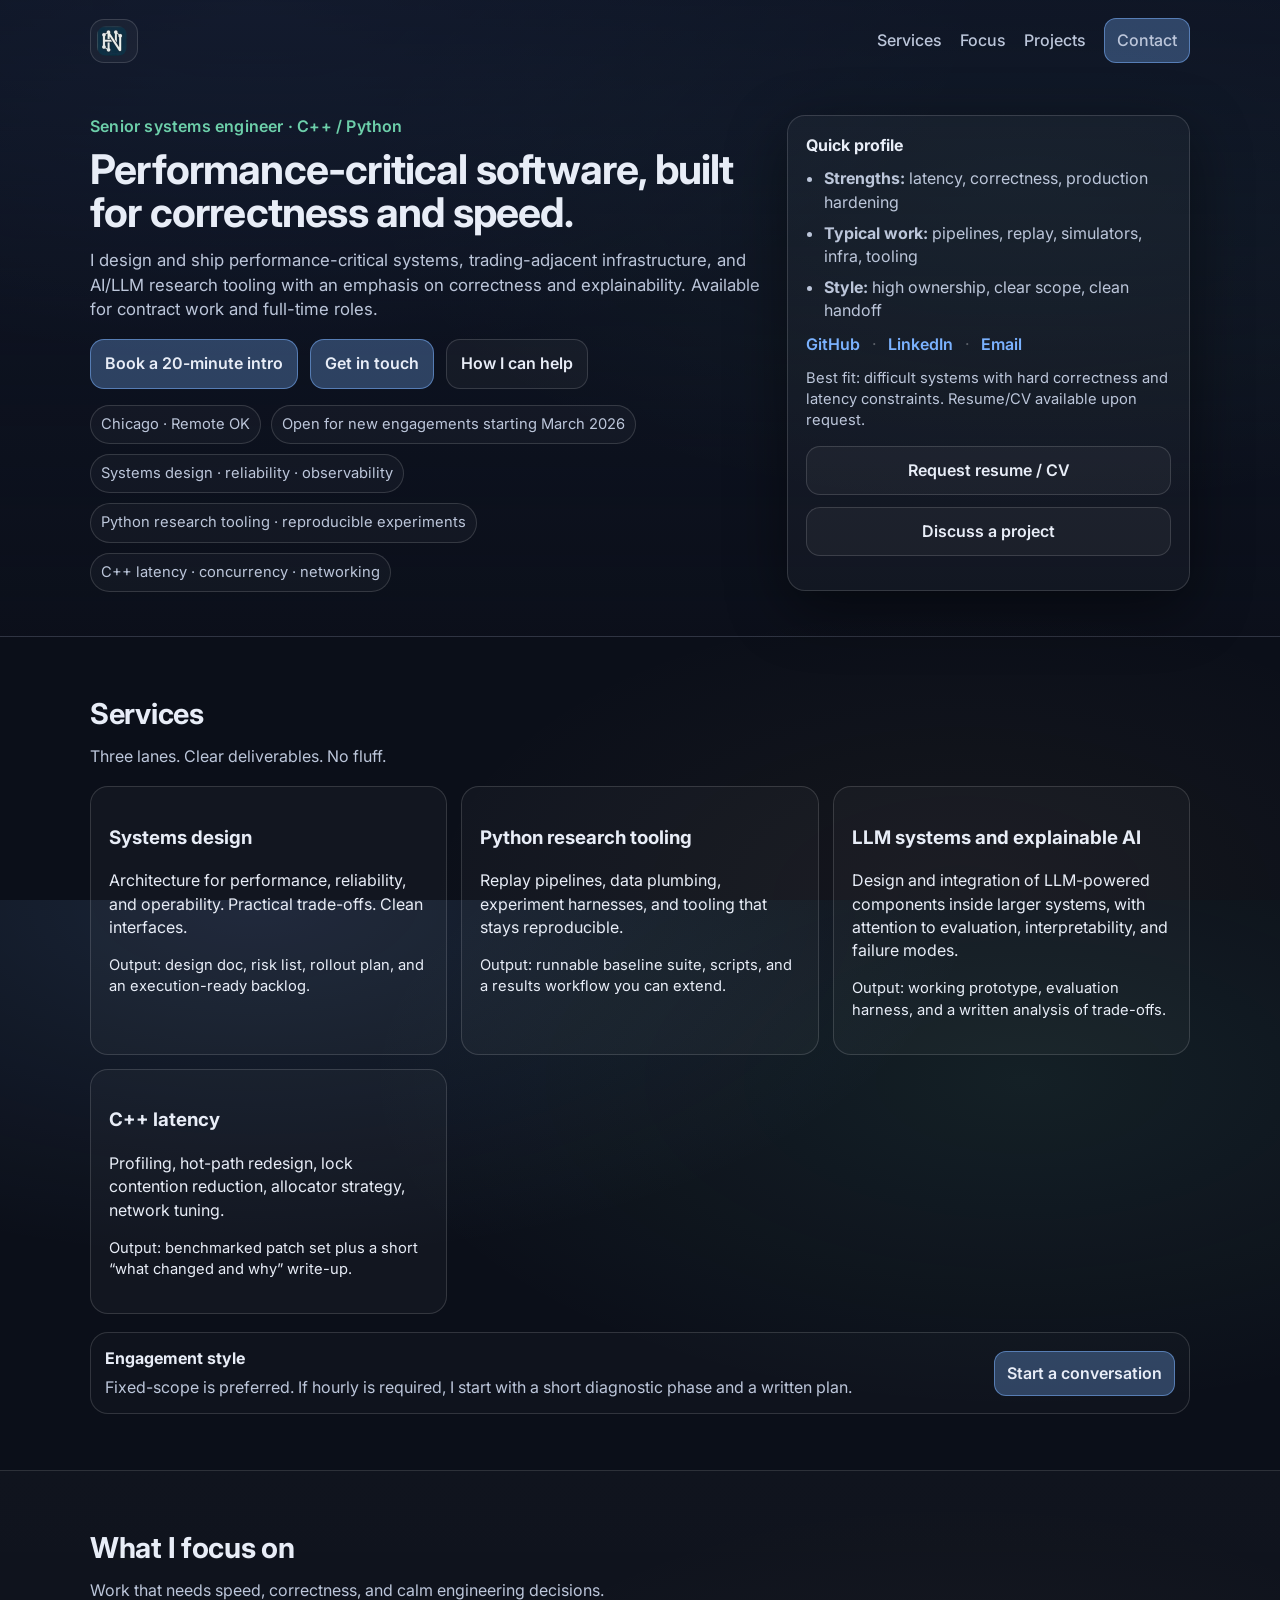
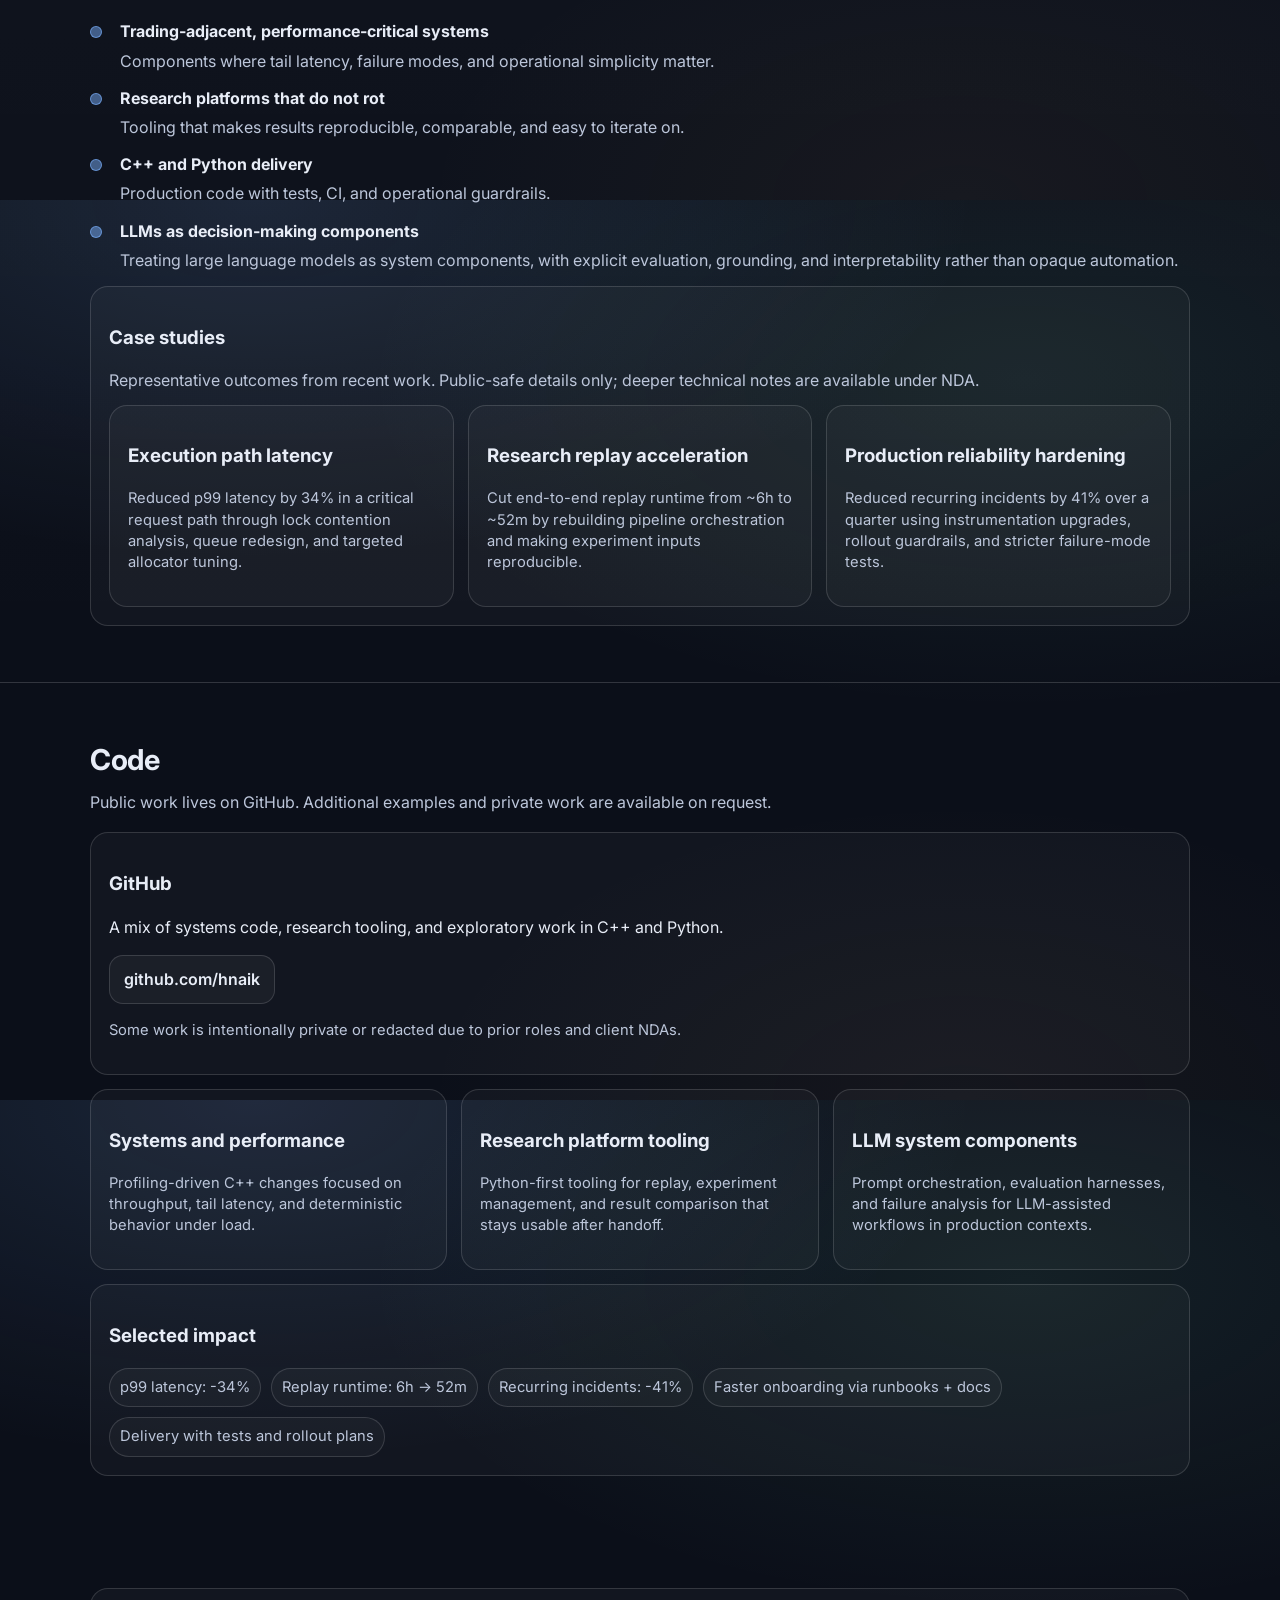
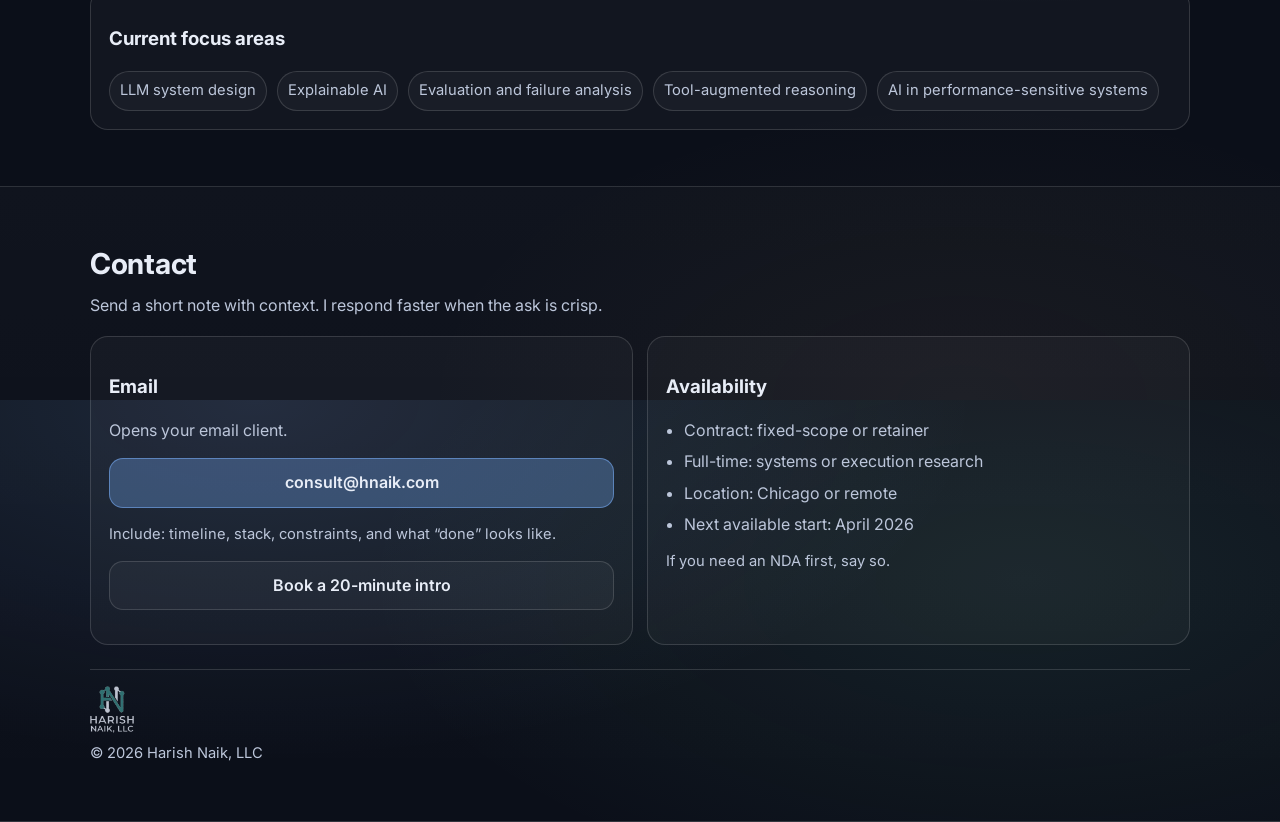
==== index.html @ c29fbcf2 "Add logo" ====
<!doctype html>
<html lang="en">

<head>
    <meta charset="utf-8" />
    <meta name="viewport" content="width=device-width,initial-scale=1" />
    <meta name="description"
        content="Harish Naik — senior systems engineer. C++ latency, Python research tooling, and systems design. Trading-adjacent, performance-critical software." />
    <link rel="canonical" href="https://hnaik.com/" />

    <meta property="og:type" content="website" />
    <meta property="og:url" content="https://hnaik.com/" />
    <meta property="og:title" content="Harish Naik — Systems Engineer" />
    <meta property="og:description"
        content="Performance-critical software in C++ and Python. Systems design, research tooling, and reliability-focused delivery." />
    <meta property="og:image" content="https://hnaik.com/assets/favicon-512.png" />

    <meta name="twitter:card" content="summary" />
    <meta name="twitter:title" content="Harish Naik — Systems Engineer" />
    <meta name="twitter:description"
        content="Performance-critical software in C++ and Python. Systems design, research tooling, and reliability-focused delivery." />
    <meta name="twitter:image" content="https://hnaik.com/assets/favicon-512.png" />

    <meta name="theme-color" content="#0b0f19" />
    <title>Harish Naik — Systems Engineer</title>

    <link rel="icon" type="image/png" sizes="32x32" href="/assets/favicon-32.png" />
    <link rel="icon" type="image/png" sizes="16x16" href="/assets/favicon-16.png" />
    <link rel="apple-touch-icon" sizes="180x180" href="/assets/apple-touch-icon.png" />
    <link rel="manifest" href="/site.webmanifest" />

    <link rel="preconnect" href="https://fonts.googleapis.com">
    <link rel="preconnect" href="https://fonts.gstatic.com" crossorigin>
    <link href="https://fonts.googleapis.com/css2?family=Inter:wght@400;500;600;700&display=swap" rel="stylesheet">

    <link rel="stylesheet" href="/assets/styles.css" />

    <script type="application/ld+json">
        {
            "@context": "https://schema.org",
            "@type": "Person",
            "name": "Harish Naik",
            "url": "https://hnaik.com/",
            "jobTitle": "Senior Systems Engineer",
            "sameAs": [
                "https://github.com/hnaik",
                "https://www.linkedin.com/in/hnaik"
            ],
            "knowsAbout": [
                "C++",
                "Python",
                "Low-latency systems",
                "Systems design",
                "LLM systems",
                "Observability",
                "Reliability engineering"
            ]
        }
        </script>
</head>

<body>
    <a class="skip" href="#content">Skip to content</a>

    <header class="header">
        <div class="container nav">
            <a class="brand" href="#top" aria-label="Harish Naik home">
                <img src="/assets/logo-square.png" alt="HN logo" width="30" height="30" />
            </a>

            <nav class="navlinks" aria-label="Primary">
                <a href="#services">Services</a>
                <a href="#work">Focus</a>
                <a href="#projects">Projects</a>
                <a href="#contact" class="btn btn-small">Contact</a>
            </nav>

            <button class="hamburger" aria-label="Open menu" aria-expanded="false">
                <span></span><span></span><span></span>
            </button>
        </div>

        <div class="container hero" id="top">
            <div class="hero-text">
                <p class="kicker">Senior systems engineer · C++ / Python</p>
                <h1>Performance-critical software, built for correctness and speed.</h1>
                <p class="sub">
                    I design and ship performance-critical systems, trading-adjacent infrastructure,
                    and AI/LLM research tooling with an emphasis on correctness and explainability.
                    Available for contract work and full-time roles.
                </p>



                <div class="cta">
                    <a class="btn" id="introCallLink" href="#contact">Book a 20-minute intro</a>
                    <a class="btn" href="#contact">Get in touch</a>
                    <a class="btn btn-ghost" href="#services">How I can help</a>
                </div>

                <div class="meta">
                    <div class="pill">Chicago · Remote OK</div>
                    <div class="pill">Open for new engagements starting March 2026</div>
                    <div class="pill">Systems design · reliability · observability</div>
                    <div class="pill">Python research tooling · reproducible experiments</div>
                    <div class="pill">C++ latency · concurrency · networking</div>
                </div>
            </div>

            <div class="hero-card" role="region" aria-label="Quick profile">
                <div class="card">
                    <div class="card-title">Quick profile</div>
                    <ul class="list">
                        <li><strong>Strengths:</strong> latency, correctness, production hardening</li>
                        <li><strong>Typical work:</strong> pipelines, replay, simulators, infra, tooling</li>
                        <li><strong>Style:</strong> high ownership, clear scope, clean handoff</li>
                    </ul>

                    <div class="card-actions">
                        <a class="link" href="https://github.com/hnaik" target="_blank" rel="noreferrer">GitHub</a>
                        <span class="dot">·</span>
                        <a class="link" href="https://www.linkedin.com/in/hnaik" target="_blank"
                            rel="noreferrer">LinkedIn</a>
                        <span class="dot">·</span>
                        <a class="link" href="#contact">Email</a>
                    </div>

                    <p class="note">Best fit: difficult systems with hard correctness and latency constraints. Resume/CV
                        available upon request.</p>

                    <div class="cta">
                        <a class="btn btn-wide btn-ghost" href="#contact">Request resume / CV</a>
                        <a class="btn btn-wide btn-ghost" href="#contact">Discuss a project</a>
                    </div>
                </div>
            </div>
        </div>
    </header>

    <main id="content">
        <section class="section" id="services">
            <div class="container">
                <h2>Services</h2>
                <p class="lead">Three lanes. Clear deliverables. No fluff.</p>

                <div class="grid3">
                    <div class="card">
                        <h3>Systems design</h3>
                        <p>Architecture for performance, reliability, and operability. Practical trade-offs. Clean
                            interfaces.</p>
                        <p class="small">Output: design doc, risk list, rollout plan, and an execution-ready backlog.
                        </p>
                    </div>

                    <div class="card">
                        <h3>Python research tooling</h3>
                        <p>Replay pipelines, data plumbing, experiment harnesses, and tooling that stays reproducible.
                        </p>
                        <p class="small">Output: runnable baseline suite, scripts, and a results workflow you can
                            extend.</p>
                    </div>

                    <div class="card">
                        <h3>LLM systems and explainable AI</h3>
                        <p>
                            Design and integration of LLM-powered components inside larger systems,
                            with attention to evaluation, interpretability, and failure modes.
                        </p>
                        <p class="small">
                            Output: working prototype, evaluation harness, and a written analysis of trade-offs.
                        </p>
                    </div>

                    <div class="card">
                        <h3>C++ latency</h3>
                        <p>Profiling, hot-path redesign, lock contention reduction, allocator strategy, network tuning.
                        </p>
                        <p class="small">Output: benchmarked patch set plus a short “what changed and why” write-up.</p>
                    </div>
                </div>

                <div class="callout">
                    <div>
                        <div class="callout-title">Engagement style</div>
                        <div class="callout-body">
                            Fixed-scope is preferred. If hourly is required, I start with a short diagnostic phase and a
                            written plan.
                        </div>
                    </div>
                    <a class="btn btn-small" href="#contact">Start a conversation</a>
                </div>
            </div>
        </section>

        <section class="section alt" id="work">
            <div class="container">
                <h2>What I focus on</h2>
                <p class="lead">Work that needs speed, correctness, and calm engineering decisions.</p>

                <div class="timeline">
                    <div class="titem">
                        <div class="tmarker" aria-hidden="true"></div>
                        <div class="tcontent">
                            <div class="trole">Trading-adjacent, performance-critical systems</div>
                            <div class="tdesc">
                                Components where tail latency, failure modes, and operational simplicity matter.
                            </div>
                        </div>
                    </div>

                    <div class="titem">
                        <div class="tmarker" aria-hidden="true"></div>
                        <div class="tcontent">
                            <div class="trole">Research platforms that do not rot</div>
                            <div class="tdesc">
                                Tooling that makes results reproducible, comparable, and easy to iterate on.
                            </div>
                        </div>
                    </div>

                    <div class="titem">
                        <div class="tmarker" aria-hidden="true"></div>
                        <div class="tcontent">
                            <div class="trole">C++ and Python delivery</div>
                            <div class="tdesc">
                                Production code with tests, CI, and operational guardrails.
                            </div>
                        </div>
                    </div>

                    <div class="titem">
                        <div class="tmarker" aria-hidden="true"></div>
                        <div class="tcontent">
                            <div class="trole">LLMs as decision-making components</div>
                            <div class="tdesc">
                                Treating large language models as system components, with explicit evaluation,
                                grounding, and interpretability rather than opaque automation.
                            </div>
                        </div>
                    </div>
                </div>


                <div class="card" style="margin-top:14px;">
                    <h3>Case studies</h3>
                    <p class="muted" style="margin:0 0 12px;">Representative outcomes from recent work. Public-safe
                        details only; deeper technical notes are available under NDA.</p>
                    <div class="grid3">
                        <div class="card">
                            <h3>Execution path latency</h3>
                            <p class="small muted">
                                Reduced p99 latency by 34% in a critical request path through lock contention analysis,
                                queue redesign, and targeted allocator tuning.
                            </p>
                        </div>
                        <div class="card">
                            <h3>Research replay acceleration</h3>
                            <p class="small muted">
                                Cut end-to-end replay runtime from ~6h to ~52m by rebuilding pipeline orchestration and
                                making experiment inputs reproducible.
                            </p>
                        </div>
                        <div class="card">
                            <h3>Production reliability hardening</h3>
                            <p class="small muted">
                                Reduced recurring incidents by 41% over a quarter using instrumentation upgrades,
                                rollout guardrails, and stricter failure-mode tests.
                            </p>
                        </div>
                    </div>
                </div>
            </div>
        </section>

        <section class="section" id="projects">
            <div class="container">
                <h2>Code</h2>
                <p class="lead">
                    Public work lives on GitHub. Additional examples and private work are available on request.
                </p>

                <div class="card">
                    <h3>GitHub</h3>
                    <p>
                        A mix of systems code, research tooling, and exploratory work in C++ and Python.
                    </p>
                    <p>
                        <a class="btn btn-ghost" href="https://github.com/hnaik" target="_blank" rel="noreferrer">
                            github.com/hnaik
                        </a>
                    </p>
                    <p class="small muted">
                        Some work is intentionally private or redacted due to prior roles and client NDAs.
                    </p>
                </div>

                <div class="grid3" style="margin-top:14px;">
                    <div class="card">
                        <h3>Systems and performance</h3>
                        <p class="small muted">Profiling-driven C++ changes focused on throughput, tail latency, and
                            deterministic behavior under load.</p>
                    </div>
                    <div class="card">
                        <h3>Research platform tooling</h3>
                        <p class="small muted">Python-first tooling for replay, experiment management, and result
                            comparison that stays usable after handoff.</p>
                    </div>
                    <div class="card">
                        <h3>LLM system components</h3>
                        <p class="small muted">Prompt orchestration, evaluation harnesses, and failure analysis for
                            LLM-assisted workflows in production contexts.</p>
                    </div>
                </div>

                <div class="card" style="margin-top:14px;">
                    <h3>Selected impact</h3>
                    <div class="tags">
                        <span class="tag">p99 latency: -34%</span>
                        <span class="tag">Replay runtime: 6h → 52m</span>
                        <span class="tag">Recurring incidents: -41%</span>
                        <span class="tag">Faster onboarding via runbooks + docs</span>
                        <span class="tag">Delivery with tests and rollout plans</span>
                    </div>
                </div>
            </div>
        </section>

        <section class="section">
            <div class="container">
                <div class="card">
                    <h3>Current focus areas</h3>
                    <div class="tags">
                        <span class="tag">LLM system design</span>
                        <span class="tag">Explainable AI</span>
                        <span class="tag">Evaluation and failure analysis</span>
                        <span class="tag">Tool-augmented reasoning</span>
                        <span class="tag">AI in performance-sensitive systems</span>
                    </div>
                </div>
            </div>
        </section>

        <section class="section alt" id="contact">
            <div class="container">
                <h2>Contact</h2>
                <p class="lead">Send a short note with context. I respond faster when the ask is crisp.</p>

                <div class="grid2">
                    <div class="card">
                        <h3>Email</h3>
                        <p class="muted">Opens your email client.</p>
                        <p>
                            <a class="btn btn-wide" id="emailLink" href="#">
                                consult@hnaik.com
                            </a>
                        </p>
                        <p class="small muted">
                            Include: timeline, stack, constraints, and what “done” looks like.
                        </p>
                        <p>
                            <a class="btn btn-ghost btn-wide" id="introCallLinkSecondary" href="#contact">Book a
                                20-minute intro</a>
                        </p>
                    </div>

                    <div class="card">
                        <h3>Availability</h3>
                        <ul class="list">
                            <li>Contract: fixed-scope or retainer</li>
                            <li>Full-time: systems or execution research</li>
                            <li>Location: Chicago or remote</li>
                            <li>Next available start: April 2026</li>
                        </ul>
                        <p class="small muted">If you need an NDA first, say so.</p>
                    </div>
                </div>

                <footer class="footer">
                    <img src="/assets/main-logo-dark.png" alt="Harish Naik, LLC" class="footer-logo" />
                    <div class="small muted">© <span id="year"></span> Harish Naik, LLC</div>
                </footer>
            </div>
        </section>
    </main>

    <script src="/assets/main.js"></script>
</body>

</html>
---- assets/styles.css ----
:root {
    --bg: #0b0f19;
    --panel: #111827;
    --text: #e8edf7;
    --muted: #bcc6da;
    --line: rgba(255, 255, 255, .14);
    --accent: #7bb2ff;
    --accent2: #6dcfaa;
    --focus: #a3c8ff;
    --shadow: 0 18px 60px rgba(0, 0, 0, .45);
    --radius: 18px;
    --max: 1100px;
}

/* Optional alternate palettes (set on <html data-theme="graphite"> or <html data-theme="deep-sea">) */
:root[data-theme="graphite"] {
    --bg: #0f1115;
    --panel: #161b22;
    --text: #e6ebf3;
    --muted: #b5bfce;
    --line: rgba(255, 255, 255, .16);
    --accent: #8ab4ff;
    --accent2: #85e0d2;
    --focus: #b7d0ff;
}

:root[data-theme="deep-sea"] {
    --bg: #08131a;
    --panel: #0c1c26;
    --text: #e6f3f8;
    --muted: #b3cad5;
    --line: rgba(255, 255, 255, .15);
    --accent: #6ec5ff;
    --accent2: #7df1d7;
    --focus: #97d8ff;
}

* {
    box-sizing: border-box;
}

html,
body {
    height: 100%;
}

body {
    margin: 0;
    font-family: Inter, system-ui, -apple-system, Segoe UI, Roboto, Arial, sans-serif;
    background: radial-gradient(1200px 600px at 20% 0%, rgba(123, 178, 255, .13), transparent 60%),
        radial-gradient(1200px 600px at 80% 20%, rgba(126, 231, 191, .08), transparent 55%),
        radial-gradient(900px 500px at 75% 100%, rgba(200, 160, 100, .05), transparent 60%),
        var(--bg);
    color: var(--text);
    line-height: 1.45;
}

a {
    color: inherit;
    text-decoration: none;
}

code {
    background: rgba(255, 255, 255, .06);
    padding: 0.15rem 0.35rem;
    border-radius: 8px;
    border: 1px solid var(--line);
}

.container {
    width: min(var(--max), calc(100% - 40px));
    margin: 0 auto;
}

.skip {
    position: absolute;
    left: -9999px;
    top: auto;
    width: 1px;
    height: 1px;
    overflow: hidden;
}

.skip:focus {
    left: 20px;
    top: 20px;
    width: auto;
    height: auto;
    padding: 10px 12px;
    background: #111a31;
    border: 1px solid var(--line);
    border-radius: 10px;
    z-index: 999;
}

.header {
    border-bottom: 1px solid var(--line);
    background: linear-gradient(to bottom, rgba(15, 22, 41, .70), rgba(15, 22, 41, .10));
}

.nav {
    display: flex;
    align-items: center;
    justify-content: space-between;
    padding: 18px 0;
}

.brand {
    display: inline-flex;
    width: auto;
    height: 44px;
    padding: 0 10px 0 6px;
    gap: 8px;
    align-items: center;
    justify-content: center;
    border-radius: 14px;
    border: 1px solid var(--line);
    background: rgba(255, 255, 255, .04);
    font-weight: 700;
    letter-spacing: .5px;
}

.brand img {
    display: block;
    width: 30px;
    height: 30px;
    border-radius: 9px;
}


.navlinks {
    display: flex;
    align-items: center;
    gap: 18px;
}

.navlinks a {
    color: var(--muted);
    font-weight: 500;
}

.navlinks a:hover {
    color: var(--text);
}

.hamburger {
    display: none;
    width: 44px;
    height: 44px;
    border-radius: 14px;
    border: 1px solid var(--line);
    background: rgba(255, 255, 255, .04);
    cursor: pointer;
}

.hamburger span {
    display: block;
    width: 18px;
    height: 2px;
    background: var(--text);
    margin: 4px auto;
    opacity: .85;
}

.hero {
    display: grid;
    grid-template-columns: 1.25fr .75fr;
    gap: 26px;
    padding: 34px 0 44px;
    align-items: start;
}

.kicker {
    margin: 0 0 10px;
    color: var(--accent2);
    font-weight: 600;
    letter-spacing: .2px;
}

h1 {
    margin: 0 0 14px;
    font-size: clamp(30px, 3.2vw, 48px);
    line-height: 1.05;
    letter-spacing: -0.02em;
}

.sub {
    margin: 0 0 18px;
    color: var(--muted);
    font-size: 1.05rem;
}

.cta {
    display: flex;
    gap: 12px;
    flex-wrap: wrap;
    margin: 14px 0 16px;
}

.btn {
    display: inline-flex;
    align-items: center;
    justify-content: center;
    gap: 10px;
    padding: 12px 14px;
    border-radius: 14px;
    border: 1px solid rgba(123, 178, 255, .52);
    background: rgba(123, 178, 255, .30);
    color: var(--text);
    font-weight: 600;
    transition: background-color .15s ease, border-color .15s ease, filter .15s ease;
}

.btn:hover {
    border-color: rgba(123, 178, 255, .65);
    background: rgba(123, 178, 255, .24);
    filter: brightness(1.04);
}

.btn-ghost {
    border-color: var(--line);
    background: rgba(255, 255, 255, .04);
}

.btn-ghost:hover {
    background: rgba(255, 255, 255, .08);
    border-color: rgba(255, 255, 255, .22);
}

.btn-small {
    padding: 10px 12px;
    border-radius: 12px;
}

.btn-wide {
    width: 100%;
}

.meta {
    display: flex;
    flex-wrap: wrap;
    gap: 10px;
    margin-top: 14px;
}

.pill {
    border: 1px solid var(--line);
    background: rgba(255, 255, 255, .03);
    color: var(--muted);
    padding: 8px 10px;
    border-radius: 999px;
    font-size: .92rem;
}

.hero-card .card {
    padding: 18px;
    box-shadow: var(--shadow);
}

.card {
    border: 1px solid var(--line);
    background: rgba(255, 255, 255, .03);
    border-radius: var(--radius);
    padding: 18px;
}

.card-title {
    font-weight: 700;
    margin-bottom: 10px;
}

.card-actions {
    margin-top: 10px;
    color: var(--muted);
}

.link {
    color: var(--accent);
    font-weight: 600;
}

.link:hover {
    color: #9fc7ff;
    text-decoration: underline;
}

a:focus-visible,
button:focus-visible,
.btn:focus-visible,
.hamburger:focus-visible {
    outline: 2px solid var(--focus);
    outline-offset: 2px;
    box-shadow: 0 0 0 3px rgba(10, 16, 28, .55);
}

.dot {
    margin: 0 8px;
    color: rgba(255, 255, 255, .30);
}

.note {
    margin: 12px 0;
    color: var(--muted);
    font-size: .92rem;
}

.section {
    padding: 56px 0;
}

.section.alt {
    background: linear-gradient(to bottom, rgba(255, 255, 255, .02), rgba(255, 255, 255, .00));
    border-top: 1px solid var(--line);
    border-bottom: 1px solid var(--line);
}

h2 {
    margin: 0 0 10px;
    font-size: 1.8rem;
    letter-spacing: -0.01em;
}

.lead {
    margin: 0 0 18px;
    color: var(--muted);
    max-width: 70ch;
}

.grid3 {
    display: grid;
    grid-template-columns: repeat(3, 1fr);
    gap: 14px;
}

.grid2 {
    display: grid;
    grid-template-columns: repeat(2, 1fr);
    gap: 14px;
}

.list {
    margin: 10px 0 0;
    padding-left: 18px;
    color: var(--muted);
}

.list li {
    margin: 8px 0;
}

.small {
    font-size: .92rem;
}

.muted {
    color: var(--muted);
}

.callout {
    margin-top: 18px;
    display: flex;
    align-items: center;
    justify-content: space-between;
    gap: 12px;
    border: 1px solid var(--line);
    background: rgba(255, 255, 255, .02);
    padding: 14px;
    border-radius: var(--radius);
}

.callout-title {
    font-weight: 700;
    margin-bottom: 6px;
}

.callout-body {
    color: var(--muted);
}

.timeline {
    display: grid;
    gap: 14px;
    margin-top: 14px;
}

.titem {
    display: grid;
    grid-template-columns: 18px 1fr;
    gap: 12px;
    align-items: start;
}

.tmarker {
    width: 12px;
    height: 12px;
    margin-top: 6px;
    border-radius: 50%;
    background: rgba(123, 178, 255, .48);
    border: 1px solid rgba(123, 178, 255, .62);
}

.trole {
    font-weight: 700;
}

.tdesc {
    color: var(--muted);
    margin-top: 6px;
}

.tags {
    display: flex;
    flex-wrap: wrap;
    gap: 10px;
    margin-top: 12px;
}

.tag {
    border: 1px solid var(--line);
    background: rgba(255, 255, 255, .03);
    color: var(--muted);
    padding: 8px 10px;
    border-radius: 999px;
    font-size: .92rem;
}

.footer {
    margin-top: 24px;
    padding-top: 16px;
    border-top: 1px solid var(--line);
    display: flex;
    flex-direction: column;
    align-items: flex-start;
    gap: 10px;
}

.footer-logo {
    width: 44px;
    height: auto;
    opacity: 0.85;
}

@media (max-width: 900px) {
    .hero {
        grid-template-columns: 1fr;
    }

    .grid3 {
        grid-template-columns: 1fr;
    }

    .grid2 {
        grid-template-columns: 1fr;
    }

    .navlinks {
        display: none;
    }

    .hamburger {
        display: inline-flex;
        align-items: center;
        justify-content: center;
    }

    .nav.open .navlinks {
        display: flex;
        position: absolute;
        right: 20px;
        top: 70px;
        flex-direction: column;
        gap: 12px;
        padding: 14px;
        border-radius: 16px;
        border: 1px solid var(--line);
        background: rgba(15, 22, 41, .95);
        box-shadow: var(--shadow);
    }
}
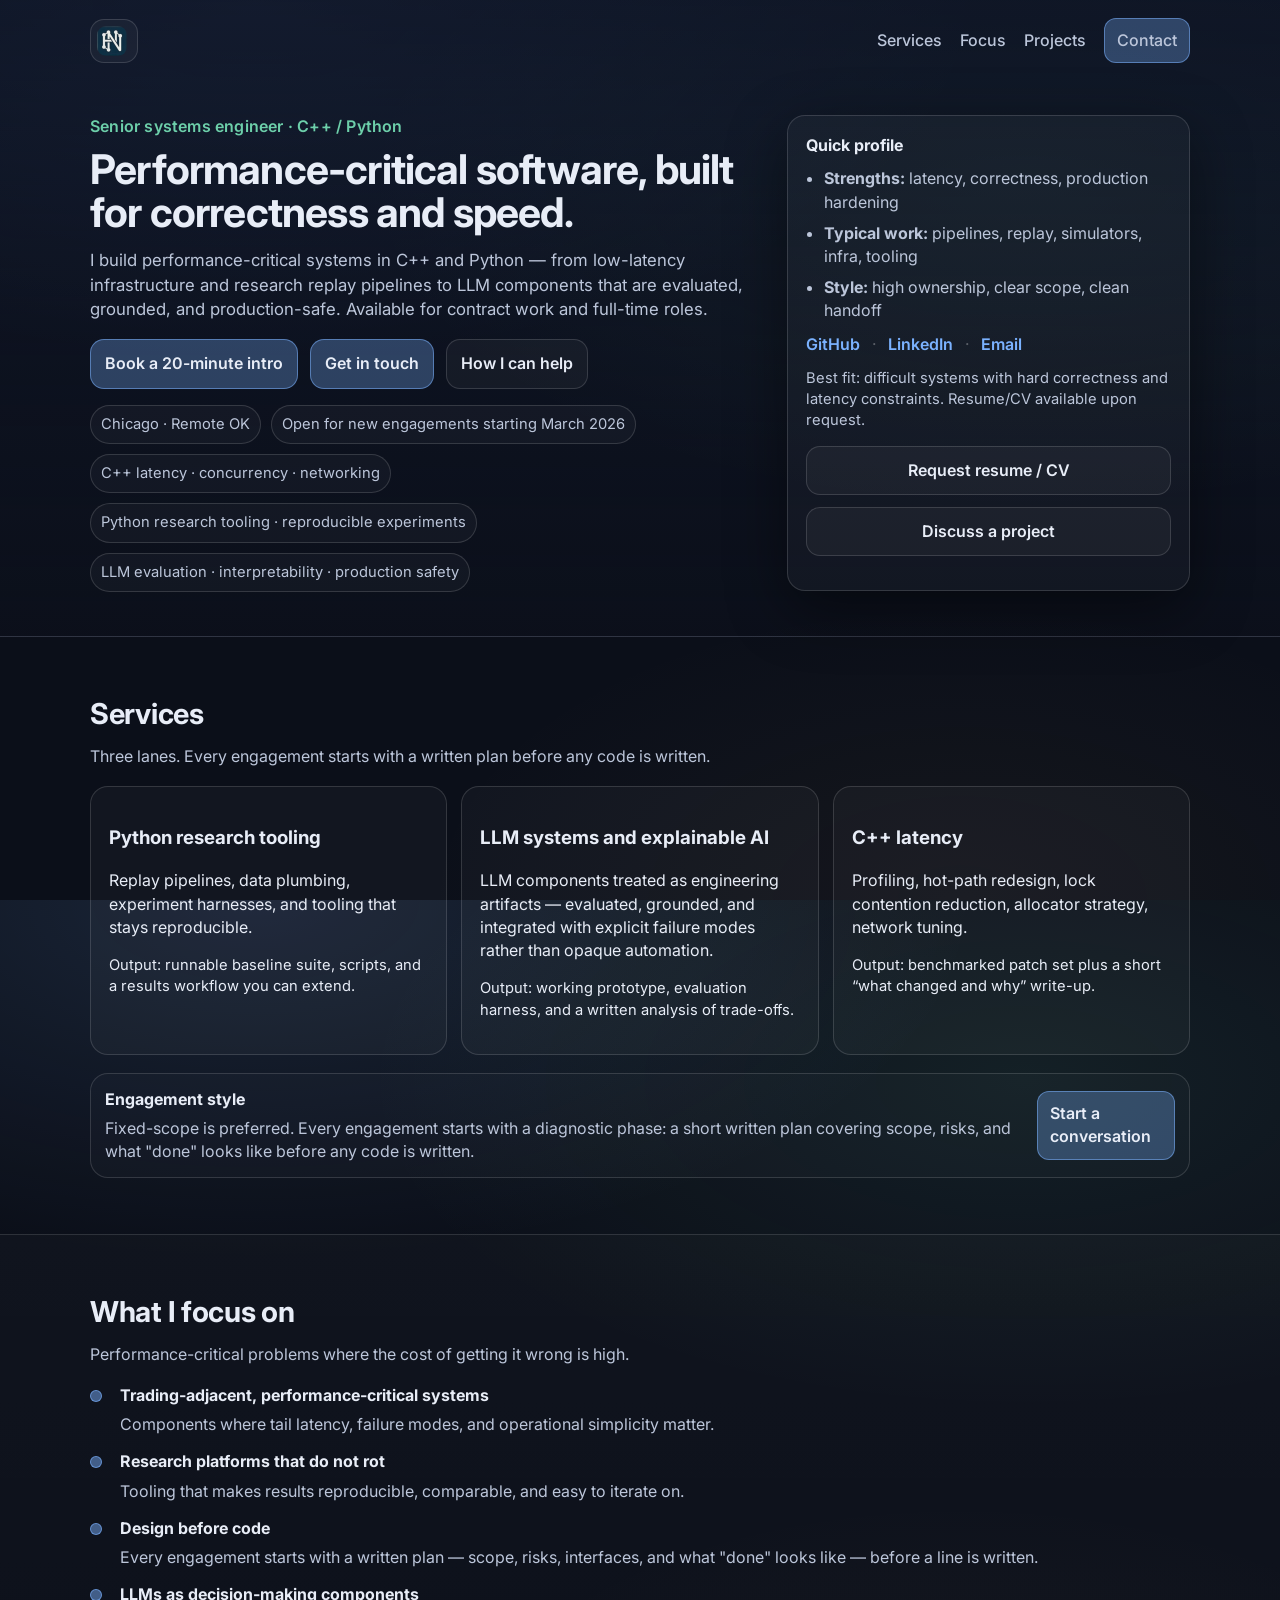
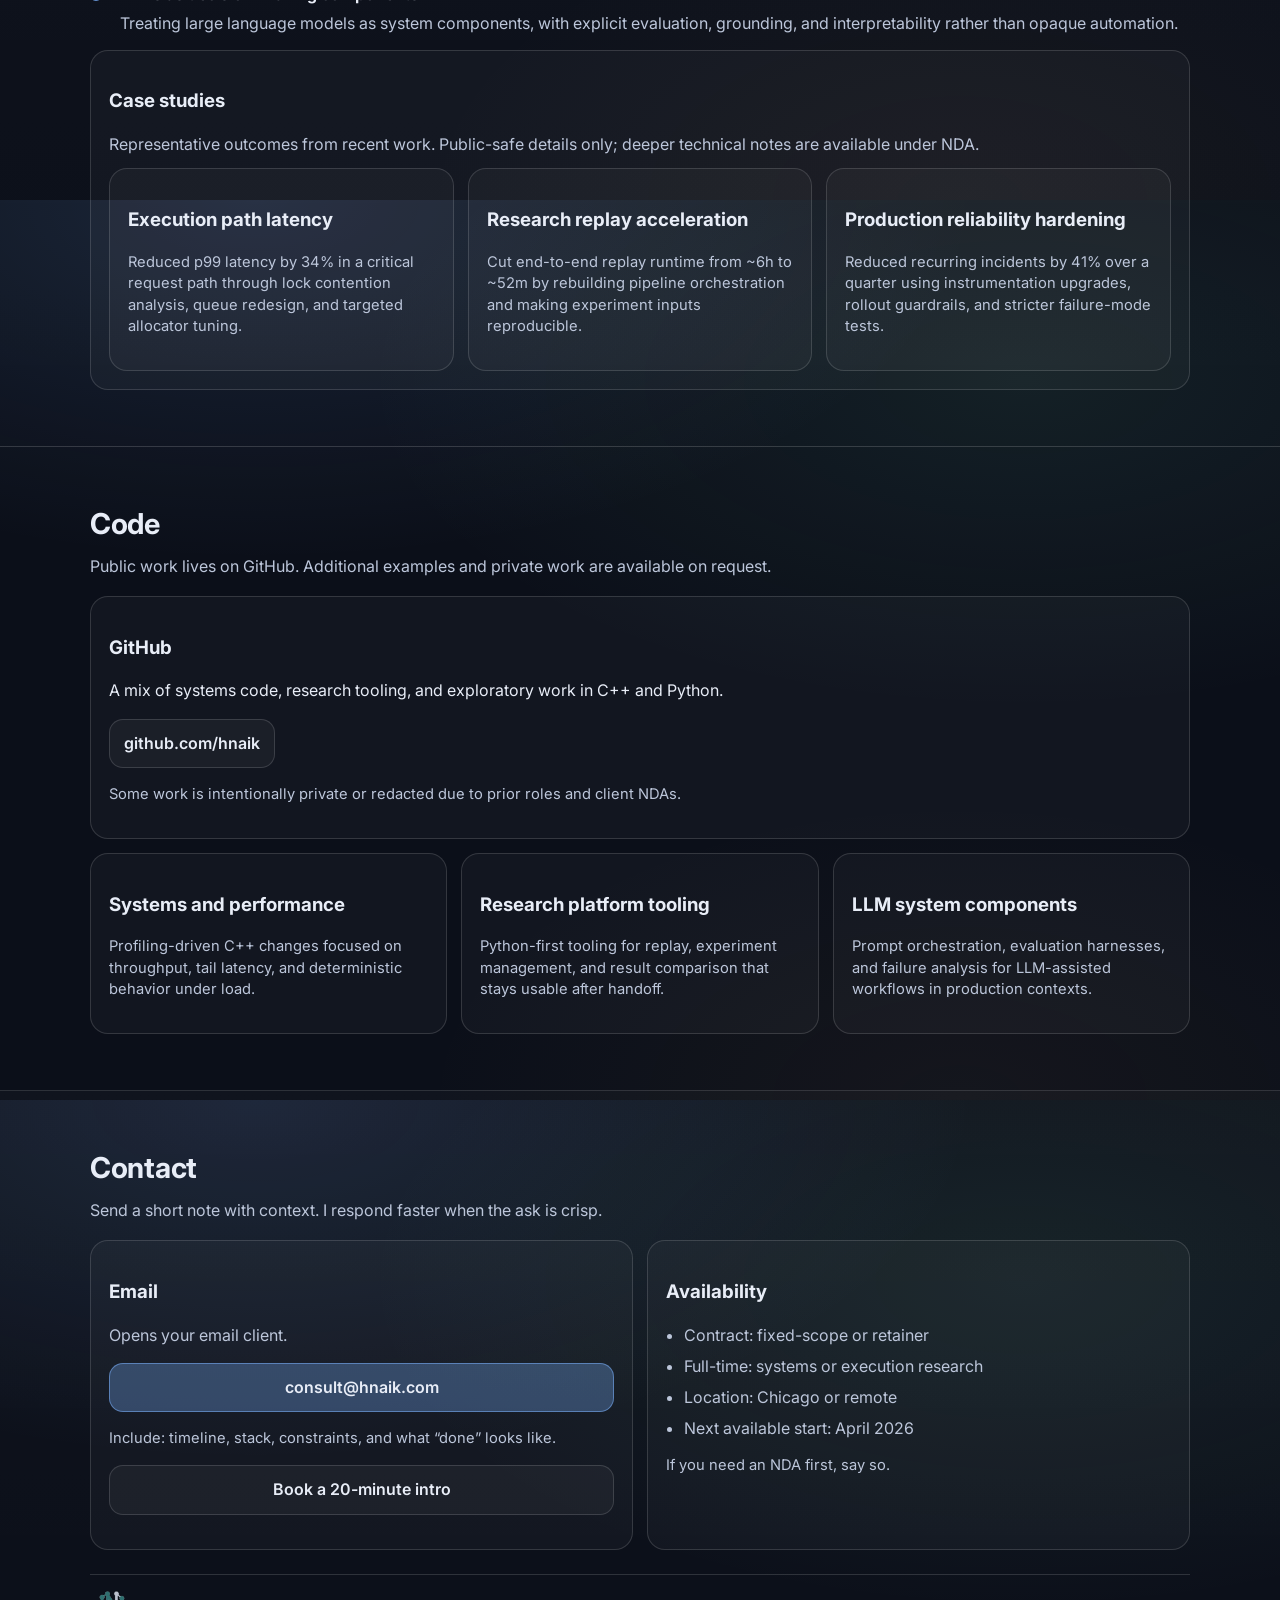
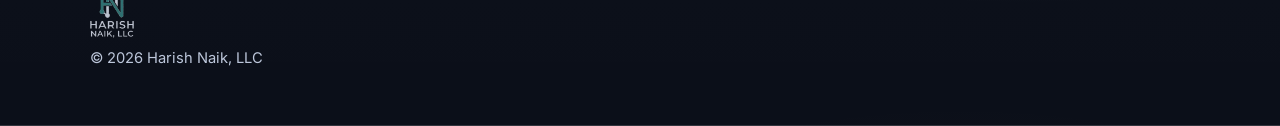
==== commit ee808860: "Tighten" ====
--- a/index.html
+++ b/index.html
@@ -85,8 +85,9 @@
                 <p class="kicker">Senior systems engineer · C++ / Python</p>
                 <h1>Performance-critical software, built for correctness and speed.</h1>
                 <p class="sub">
-                    I design and ship performance-critical systems, trading-adjacent infrastructure,
-                    and AI/LLM research tooling with an emphasis on correctness and explainability.
+                    I build performance-critical systems in C++ and Python — from low-latency
+                    infrastructure and research replay pipelines to LLM components that are
+                    evaluated, grounded, and production-safe.
                     Available for contract work and full-time roles.
                 </p>
 
@@ -101,9 +102,9 @@
                 <div class="meta">
                     <div class="pill">Chicago · Remote OK</div>
                     <div class="pill">Open for new engagements starting March 2026</div>
-                    <div class="pill">Systems design · reliability · observability</div>
+                    <div class="pill">C++ latency · concurrency · networking</div>
                     <div class="pill">Python research tooling · reproducible experiments</div>
-                    <div class="pill">C++ latency · concurrency · networking</div>
+                    <div class="pill">LLM evaluation · interpretability · production safety</div>
                 </div>
             </div>
 
@@ -141,17 +142,9 @@
         <section class="section" id="services">
             <div class="container">
                 <h2>Services</h2>
-                <p class="lead">Three lanes. Clear deliverables. No fluff.</p>
+                <p class="lead">Three lanes. Every engagement starts with a written plan before any code is written.</p>
 
                 <div class="grid3">
-                    <div class="card">
-                        <h3>Systems design</h3>
-                        <p>Architecture for performance, reliability, and operability. Practical trade-offs. Clean
-                            interfaces.</p>
-                        <p class="small">Output: design doc, risk list, rollout plan, and an execution-ready backlog.
-                        </p>
-                    </div>
-
                     <div class="card">
                         <h3>Python research tooling</h3>
                         <p>Replay pipelines, data plumbing, experiment harnesses, and tooling that stays reproducible.
@@ -163,8 +156,8 @@
                     <div class="card">
                         <h3>LLM systems and explainable AI</h3>
                         <p>
-                            Design and integration of LLM-powered components inside larger systems,
-                            with attention to evaluation, interpretability, and failure modes.
+                            LLM components treated as engineering artifacts — evaluated, grounded,
+                            and integrated with explicit failure modes rather than opaque automation.
                         </p>
                         <p class="small">
                             Output: working prototype, evaluation harness, and a written analysis of trade-offs.
@@ -183,8 +176,9 @@
                     <div>
                         <div class="callout-title">Engagement style</div>
                         <div class="callout-body">
-                            Fixed-scope is preferred. If hourly is required, I start with a short diagnostic phase and a
-                            written plan.
+                            Fixed-scope is preferred. Every engagement starts with a diagnostic phase: a short written
+                            plan
+                            covering scope, risks, and what "done" looks like before any code is written.
                         </div>
                     </div>
                     <a class="btn btn-small" href="#contact">Start a conversation</a>
@@ -195,7 +189,7 @@
         <section class="section alt" id="work">
             <div class="container">
                 <h2>What I focus on</h2>
-                <p class="lead">Work that needs speed, correctness, and calm engineering decisions.</p>
+                <p class="lead">Performance-critical problems where the cost of getting it wrong is high.</p>
 
                 <div class="timeline">
                     <div class="titem">
@@ -221,9 +215,10 @@
                     <div class="titem">
                         <div class="tmarker" aria-hidden="true"></div>
                         <div class="tcontent">
-                            <div class="trole">C++ and Python delivery</div>
+                            <div class="trole">Design before code</div>
                             <div class="tdesc">
-                                Production code with tests, CI, and operational guardrails.
+                                Every engagement starts with a written plan — scope, risks, interfaces,
+                                and what "done" looks like — before a line is written.
                             </div>
                         </div>
                     </div>
@@ -312,31 +307,6 @@
                     </div>
                 </div>
 
-                <div class="card" style="margin-top:14px;">
-                    <h3>Selected impact</h3>
-                    <div class="tags">
-                        <span class="tag">p99 latency: -34%</span>
-                        <span class="tag">Replay runtime: 6h → 52m</span>
-                        <span class="tag">Recurring incidents: -41%</span>
-                        <span class="tag">Faster onboarding via runbooks + docs</span>
-                        <span class="tag">Delivery with tests and rollout plans</span>
-                    </div>
-                </div>
-            </div>
-        </section>
-
-        <section class="section">
-            <div class="container">
-                <div class="card">
-                    <h3>Current focus areas</h3>
-                    <div class="tags">
-                        <span class="tag">LLM system design</span>
-                        <span class="tag">Explainable AI</span>
-                        <span class="tag">Evaluation and failure analysis</span>
-                        <span class="tag">Tool-augmented reasoning</span>
-                        <span class="tag">AI in performance-sensitive systems</span>
-                    </div>
-                </div>
             </div>
         </section>
 
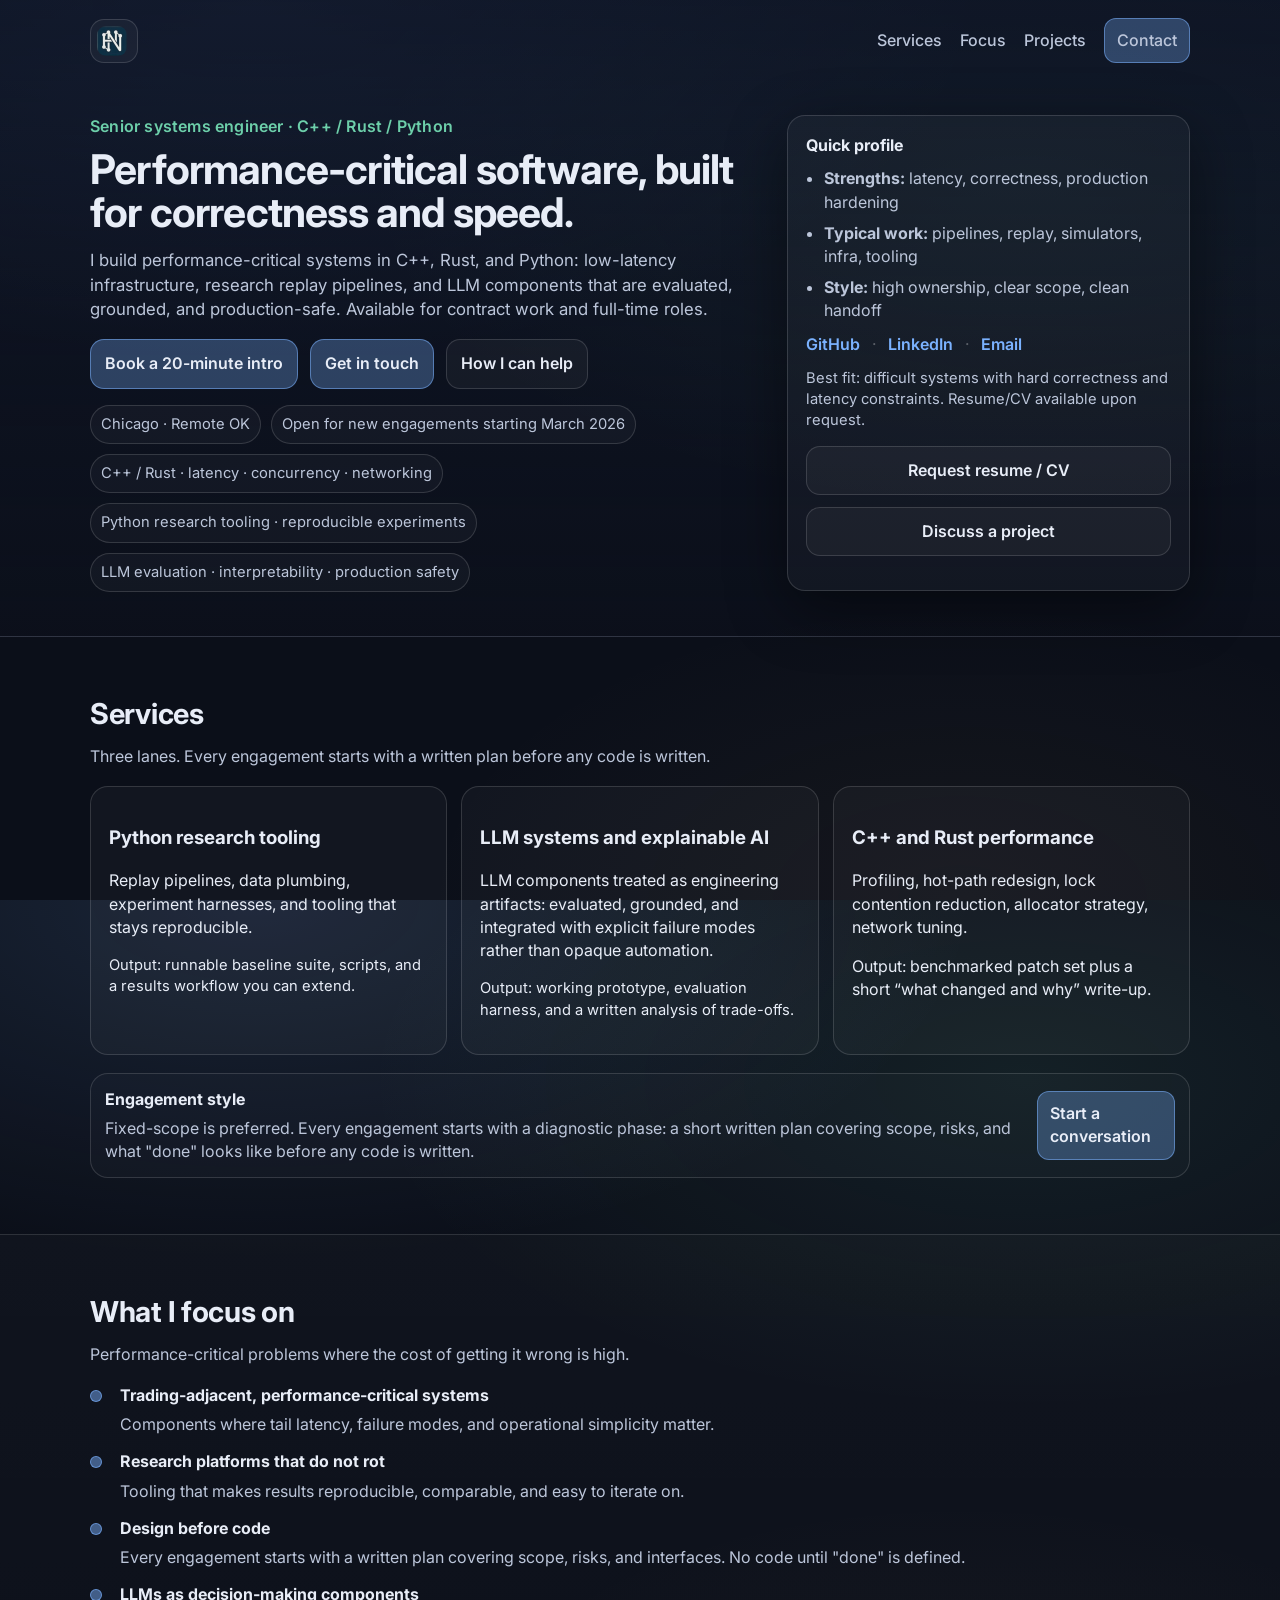
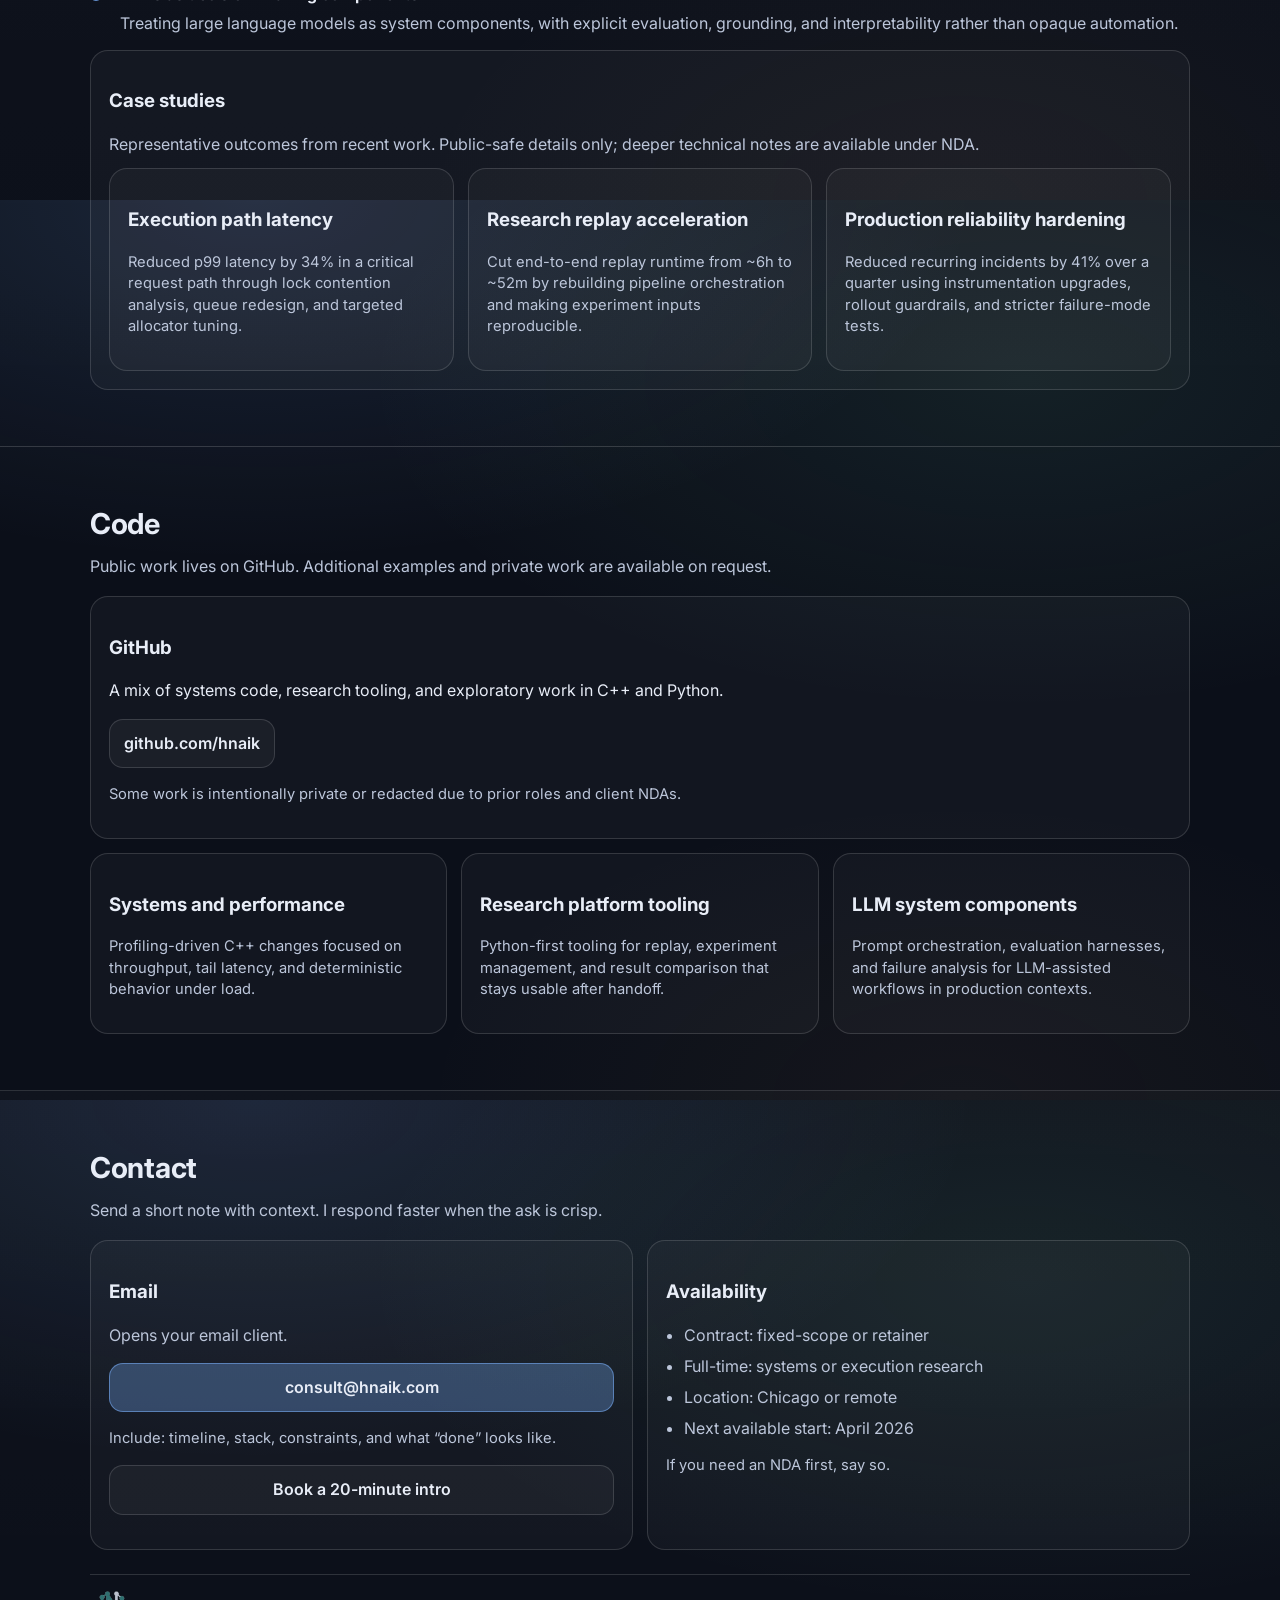
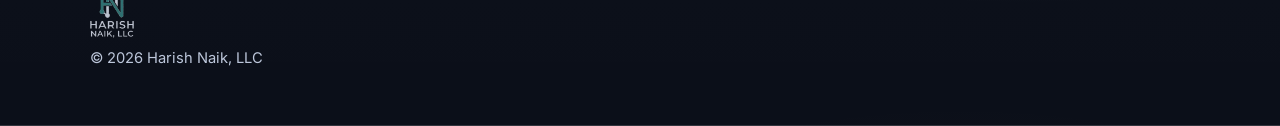
==== commit 0ef6859c: "WIP" ====
--- a/index.html
+++ b/index.html
@@ -5,24 +5,24 @@
     <meta charset="utf-8" />
     <meta name="viewport" content="width=device-width,initial-scale=1" />
     <meta name="description"
-        content="Harish Naik — senior systems engineer. C++ latency, Python research tooling, and systems design. Trading-adjacent, performance-critical software." />
+        content="Harish Naik, senior systems engineer. C++, Rust, and Python for trading-adjacent, performance-critical software." />
     <link rel="canonical" href="https://hnaik.com/" />
 
     <meta property="og:type" content="website" />
     <meta property="og:url" content="https://hnaik.com/" />
-    <meta property="og:title" content="Harish Naik — Systems Engineer" />
+    <meta property="og:title" content="Harish Naik, Systems Engineer" />
     <meta property="og:description"
-        content="Performance-critical software in C++ and Python. Systems design, research tooling, and reliability-focused delivery." />
+        content="Performance-critical software in C++, Rust, and Python. Low-latency infrastructure, research tooling, and production-safe LLM systems." />
     <meta property="og:image" content="https://hnaik.com/assets/favicon-512.png" />
 
     <meta name="twitter:card" content="summary" />
-    <meta name="twitter:title" content="Harish Naik — Systems Engineer" />
+    <meta name="twitter:title" content="Harish Naik, Systems Engineer" />
     <meta name="twitter:description"
-        content="Performance-critical software in C++ and Python. Systems design, research tooling, and reliability-focused delivery." />
+        content="Performance-critical software in C++, Rust, and Python. Low-latency infrastructure, research tooling, and production-safe LLM systems." />
     <meta name="twitter:image" content="https://hnaik.com/assets/favicon-512.png" />
 
     <meta name="theme-color" content="#0b0f19" />
-    <title>Harish Naik — Systems Engineer</title>
+    <title>Harish Naik, Systems Engineer</title>
 
     <link rel="icon" type="image/png" sizes="32x32" href="/assets/favicon-32.png" />
     <link rel="icon" type="image/png" sizes="16x16" href="/assets/favicon-16.png" />
@@ -48,11 +48,11 @@
             ],
             "knowsAbout": [
                 "C++",
+                "Rust",
                 "Python",
                 "Low-latency systems",
-                "Systems design",
                 "LLM systems",
-                "Observability",
+                "Research tooling",
                 "Reliability engineering"
             ]
         }
@@ -82,11 +82,11 @@
 
         <div class="container hero" id="top">
             <div class="hero-text">
-                <p class="kicker">Senior systems engineer · C++ / Python</p>
+                <p class="kicker">Senior systems engineer · C++ / Rust / Python</p>
                 <h1>Performance-critical software, built for correctness and speed.</h1>
                 <p class="sub">
-                    I build performance-critical systems in C++ and Python — from low-latency
-                    infrastructure and research replay pipelines to LLM components that are
+                    I build performance-critical systems in C++, Rust, and Python: low-latency
+                    infrastructure, research replay pipelines, and LLM components that are
                     evaluated, grounded, and production-safe.
                     Available for contract work and full-time roles.
                 </p>
@@ -102,7 +102,7 @@
                 <div class="meta">
                     <div class="pill">Chicago · Remote OK</div>
                     <div class="pill">Open for new engagements starting March 2026</div>
-                    <div class="pill">C++ latency · concurrency · networking</div>
+                    <div class="pill">C++ / Rust · latency · concurrency · networking</div>
                     <div class="pill">Python research tooling · reproducible experiments</div>
                     <div class="pill">LLM evaluation · interpretability · production safety</div>
                 </div>
@@ -156,7 +156,7 @@
                     <div class="card">
                         <h3>LLM systems and explainable AI</h3>
                         <p>
-                            LLM components treated as engineering artifacts — evaluated, grounded,
+                            LLM components treated as engineering artifacts: evaluated, grounded,
                             and integrated with explicit failure modes rather than opaque automation.
                         </p>
                         <p class="small">
@@ -165,10 +165,10 @@
                     </div>
 
                     <div class="card">
-                        <h3>C++ latency</h3>
+                        <h3>C++ and Rust performance</h3>
                         <p>Profiling, hot-path redesign, lock contention reduction, allocator strategy, network tuning.
                         </p>
-                        <p class="small">Output: benchmarked patch set plus a short “what changed and why” write-up.</p>
+                        <p class=”small”>Output: benchmarked patch set plus a short “what changed and why” write-up.</p>
                     </div>
                 </div>
 
@@ -217,8 +217,8 @@
                         <div class="tcontent">
                             <div class="trole">Design before code</div>
                             <div class="tdesc">
-                                Every engagement starts with a written plan — scope, risks, interfaces,
-                                and what "done" looks like — before a line is written.
+                                Every engagement starts with a written plan covering scope, risks,
+                                and interfaces. No code until "done" is defined.
                             </div>
                         </div>
                     </div>
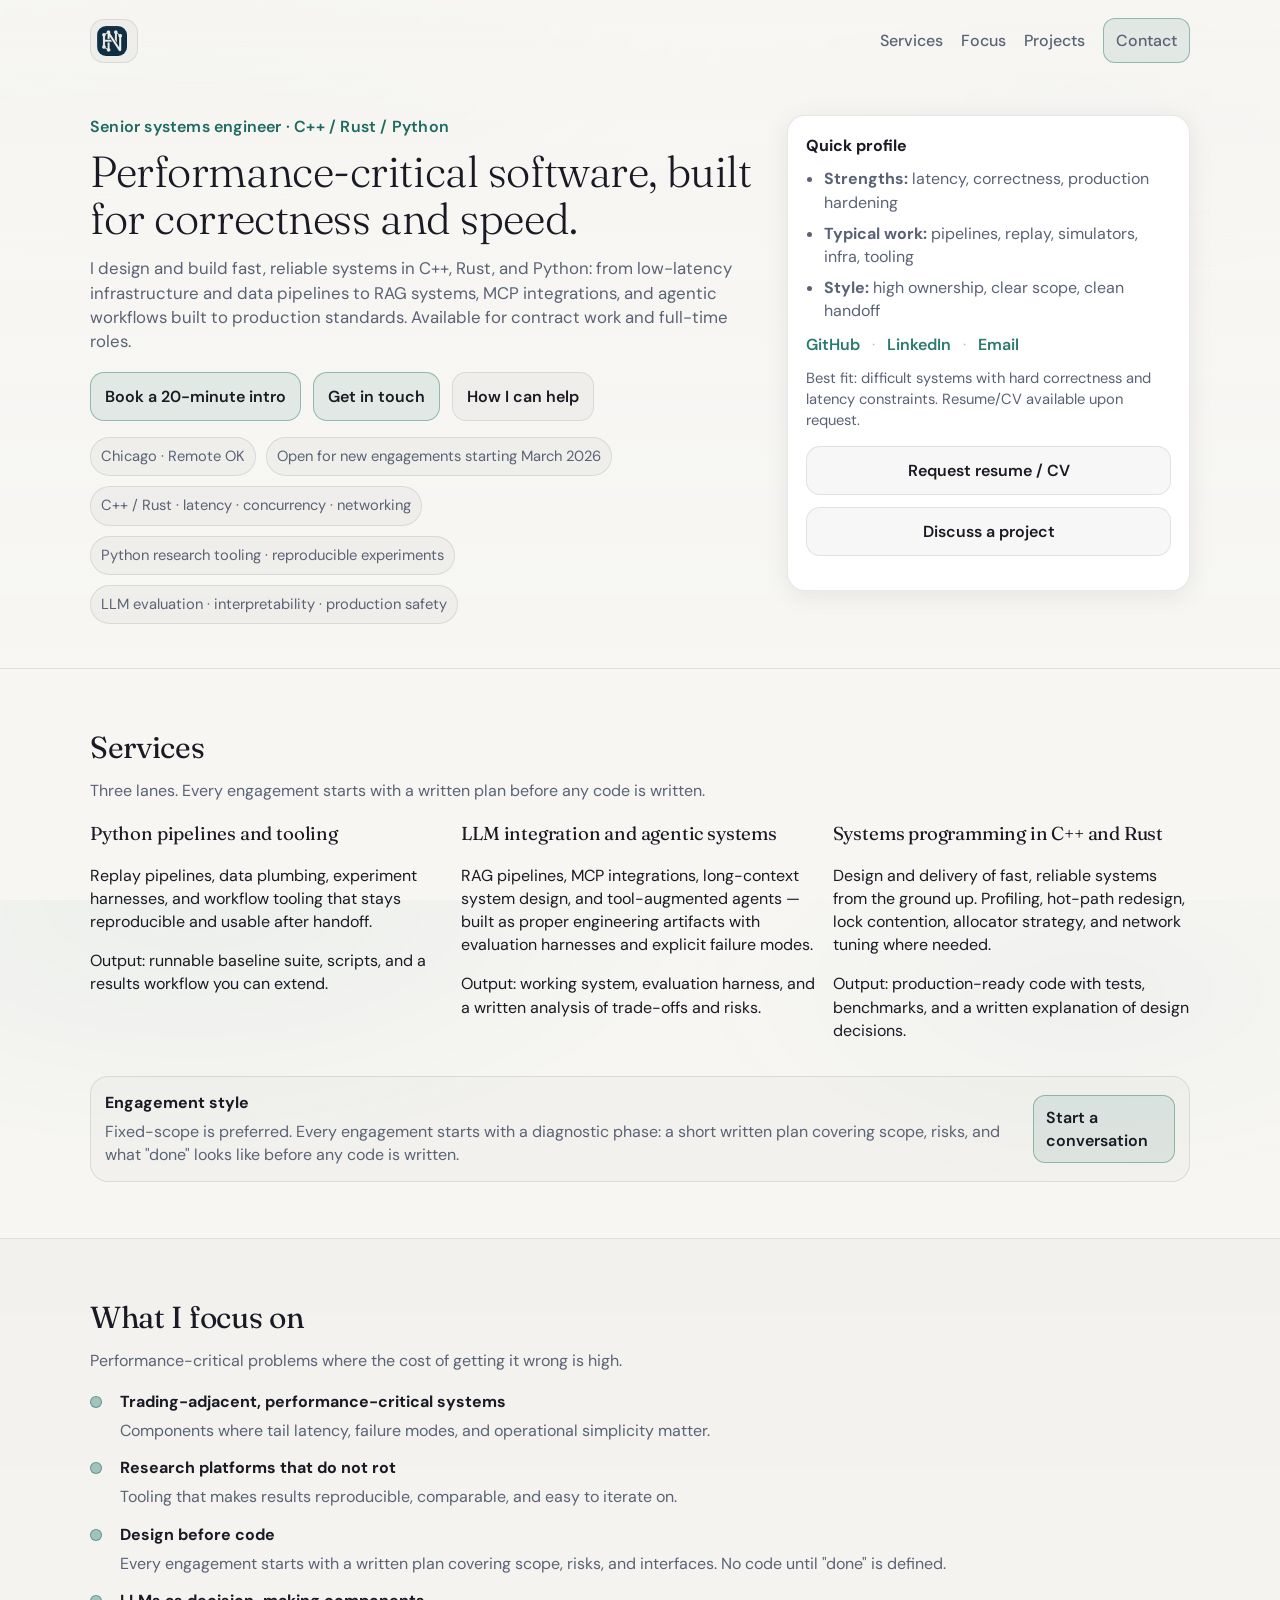
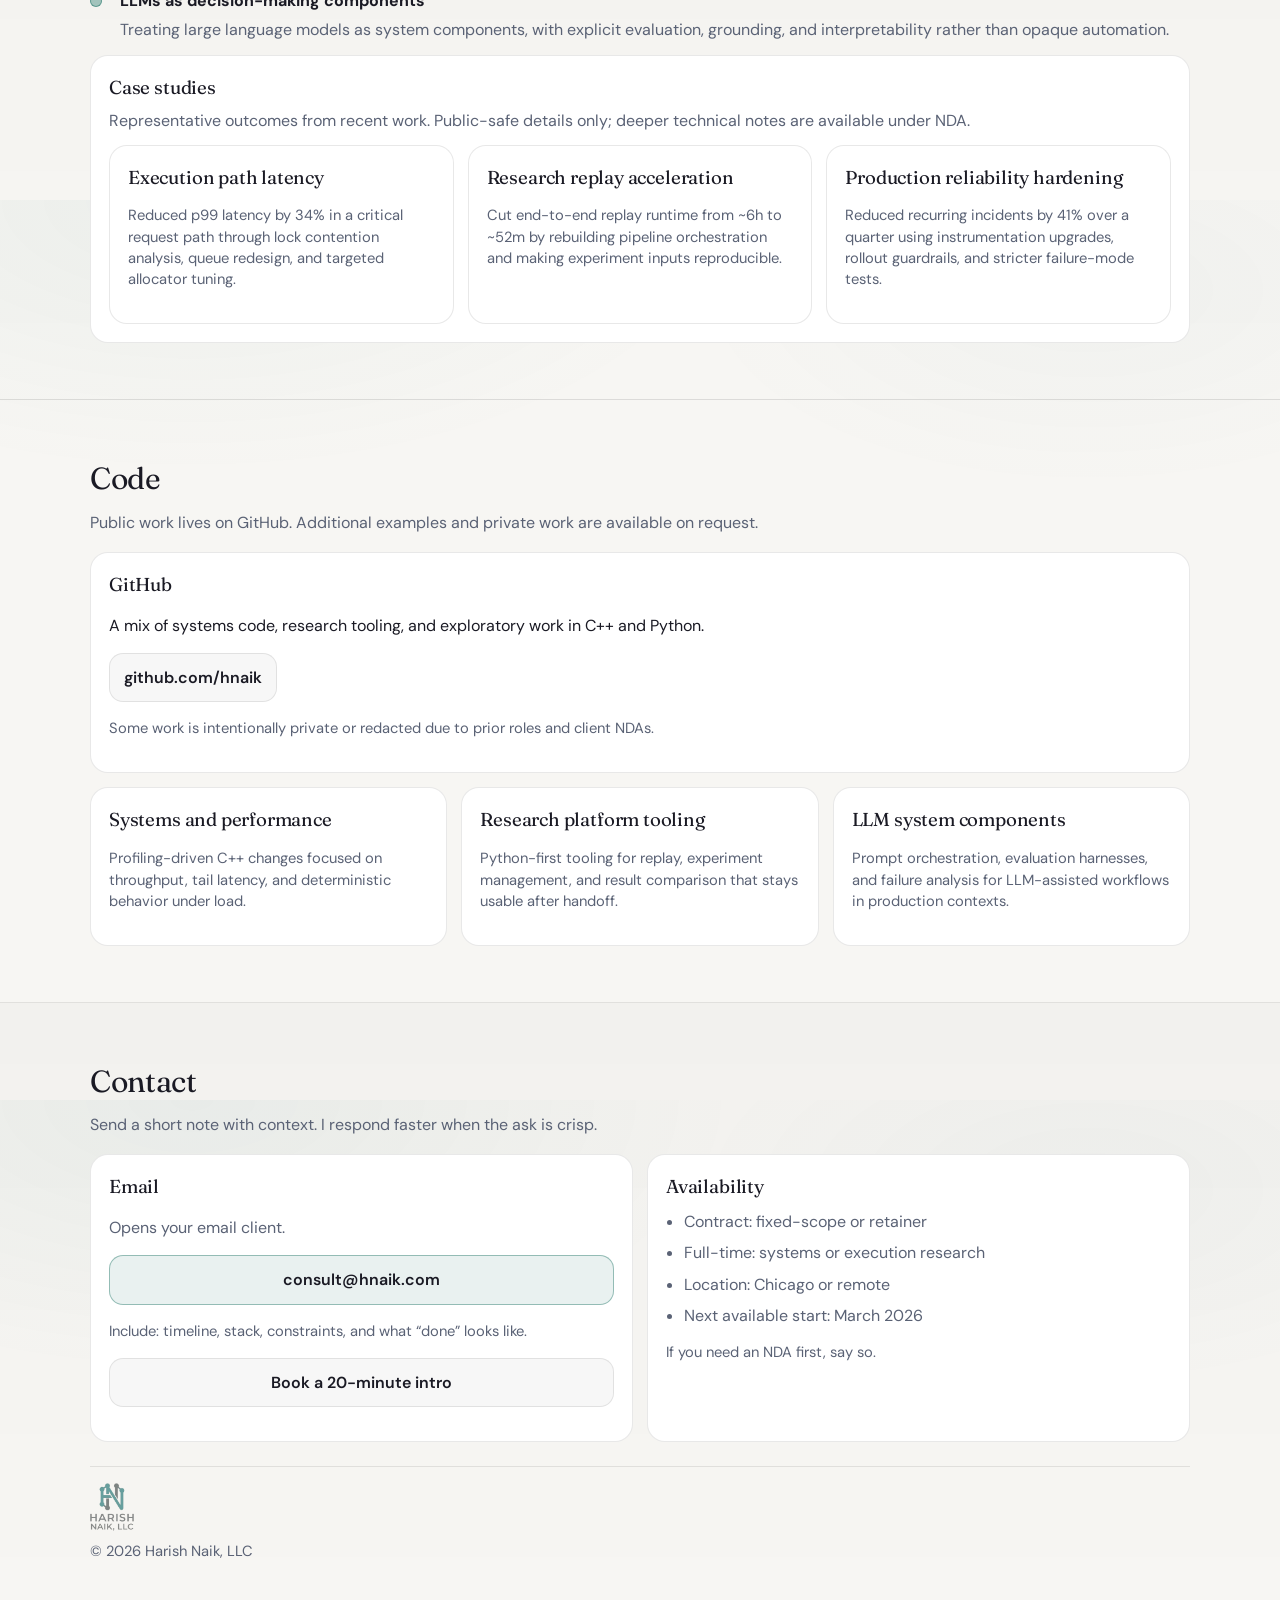
==== commit 71dd1c42: "WIP" ====
--- a/index.html
+++ b/index.html
@@ -31,7 +31,7 @@
 
     <link rel="preconnect" href="https://fonts.googleapis.com">
     <link rel="preconnect" href="https://fonts.gstatic.com" crossorigin>
-    <link href="https://fonts.googleapis.com/css2?family=Inter:wght@400;500;600;700&display=swap" rel="stylesheet">
+    <link href="https://fonts.googleapis.com/css2?family=DM+Sans:wght@400;500;600;700&family=Fraunces:opsz,wght@9..144,300;9..144,400;9..144,600&display=swap" rel="stylesheet">
 
     <link rel="stylesheet" href="/assets/styles.css" />
 
@@ -85,9 +85,9 @@
                 <p class="kicker">Senior systems engineer · C++ / Rust / Python</p>
                 <h1>Performance-critical software, built for correctness and speed.</h1>
                 <p class="sub">
-                    I build performance-critical systems in C++, Rust, and Python: low-latency
-                    infrastructure, research replay pipelines, and LLM components that are
-                    evaluated, grounded, and production-safe.
+                    I design and build fast, reliable systems in C++, Rust, and Python: from
+                    low-latency infrastructure and data pipelines to RAG systems, MCP integrations,
+                    and agentic workflows built to production standards.
                     Available for contract work and full-time roles.
                 </p>
 
@@ -145,30 +145,31 @@
                 <p class="lead">Three lanes. Every engagement starts with a written plan before any code is written.</p>
 
                 <div class="grid3">
-                    <div class="card">
-                        <h3>Python research tooling</h3>
-                        <p>Replay pipelines, data plumbing, experiment harnesses, and tooling that stays reproducible.
-                        </p>
-                        <p class="small">Output: runnable baseline suite, scripts, and a results workflow you can
+                    <div class=”card”>
+                        <h3>Python pipelines and tooling</h3>
+                        <p>Replay pipelines, data plumbing, experiment harnesses, and workflow tooling that stays
+                            reproducible and usable after handoff.</p>
+                        <p class=”small”>Output: runnable baseline suite, scripts, and a results workflow you can
                             extend.</p>
                     </div>
 
-                    <div class="card">
-                        <h3>LLM systems and explainable AI</h3>
+                    <div class=”card”>
+                        <h3>LLM integration and agentic systems</h3>
                         <p>
-                            LLM components treated as engineering artifacts: evaluated, grounded,
-                            and integrated with explicit failure modes rather than opaque automation.
-                        </p>
-                        <p class="small">
-                            Output: working prototype, evaluation harness, and a written analysis of trade-offs.
-                        </p>
-                    </div>
-
-                    <div class="card">
-                        <h3>C++ and Rust performance</h3>
-                        <p>Profiling, hot-path redesign, lock contention reduction, allocator strategy, network tuning.
-                        </p>
-                        <p class=”small”>Output: benchmarked patch set plus a short “what changed and why” write-up.</p>
+                            RAG pipelines, MCP integrations, long-context system design, and tool-augmented agents
+                            — built as proper engineering artifacts with evaluation harnesses and explicit failure modes.
+                        </p>
+                        <p class=”small”>
+                            Output: working system, evaluation harness, and a written analysis of trade-offs and risks.
+                        </p>
+                    </div>
+
+                    <div class=”card”>
+                        <h3>Systems programming in C++ and Rust</h3>
+                        <p>Design and delivery of fast, reliable systems from the ground up. Profiling, hot-path
+                            redesign, lock contention, allocator strategy, and network tuning where needed.</p>
+                        <p class=”small”>Output: production-ready code with tests, benchmarks, and a written
+                            explanation of design decisions.</p>
                     </div>
                 </div>
 
@@ -339,14 +340,14 @@
                             <li>Contract: fixed-scope or retainer</li>
                             <li>Full-time: systems or execution research</li>
                             <li>Location: Chicago or remote</li>
-                            <li>Next available start: April 2026</li>
+                            <li>Next available start: March 2026</li>
                         </ul>
                         <p class="small muted">If you need an NDA first, say so.</p>
                     </div>
                 </div>
 
                 <footer class="footer">
-                    <img src="/assets/main-logo-dark.png" alt="Harish Naik, LLC" class="footer-logo" />
+                    <img src="/assets/main-logo-transparent.png" alt="Harish Naik, LLC" class="footer-logo" />
                     <div class="small muted">© <span id="year"></span> Harish Naik, LLC</div>
                 </footer>
             </div>
--- a/assets/styles.css
+++ b/assets/styles.css
@@ -1,4 +1,19 @@
 :root {
+    --bg: #f7f6f3;
+    --panel: #ffffff;
+    --text: #1a1a24;
+    --muted: #5a6275;
+    --line: rgba(0, 0, 0, .09);
+    --accent: #2a7a6e;
+    --accent2: #1d6a5e;
+    --focus: #2a7a6e;
+    --shadow: 0 4px 24px rgba(0, 0, 0, .08);
+    --radius: 18px;
+    --max: 1100px;
+}
+
+/* Dark theme — set <html data-theme="dark"> to restore */
+:root[data-theme="dark"] {
     --bg: #0b0f19;
     --panel: #111827;
     --text: #e8edf7;
@@ -8,11 +23,8 @@
     --accent2: #6dcfaa;
     --focus: #a3c8ff;
     --shadow: 0 18px 60px rgba(0, 0, 0, .45);
-    --radius: 18px;
-    --max: 1100px;
-}
-
-/* Optional alternate palettes (set on <html data-theme="graphite"> or <html data-theme="deep-sea">) */
+}
+
 :root[data-theme="graphite"] {
     --bg: #0f1115;
     --panel: #161b22;
@@ -46,10 +58,9 @@
 
 body {
     margin: 0;
-    font-family: Inter, system-ui, -apple-system, Segoe UI, Roboto, Arial, sans-serif;
-    background: radial-gradient(1200px 600px at 20% 0%, rgba(123, 178, 255, .13), transparent 60%),
-        radial-gradient(1200px 600px at 80% 20%, rgba(126, 231, 191, .08), transparent 55%),
-        radial-gradient(900px 500px at 75% 100%, rgba(200, 160, 100, .05), transparent 60%),
+    font-family: 'DM Sans', system-ui, -apple-system, Segoe UI, Roboto, Arial, sans-serif;
+    background: radial-gradient(1000px 500px at 15% 0%, rgba(42, 122, 110, .05), transparent 55%),
+        radial-gradient(800px 400px at 85% 10%, rgba(29, 96, 112, .03), transparent 50%),
         var(--bg);
     color: var(--text);
     line-height: 1.45;
@@ -61,7 +72,7 @@
 }
 
 code {
-    background: rgba(255, 255, 255, .06);
+    background: rgba(0, 0, 0, .04);
     padding: 0.15rem 0.35rem;
     border-radius: 8px;
     border: 1px solid var(--line);
@@ -87,7 +98,7 @@
     width: auto;
     height: auto;
     padding: 10px 12px;
-    background: #111a31;
+    background: #ffffff;
     border: 1px solid var(--line);
     border-radius: 10px;
     z-index: 999;
@@ -95,7 +106,7 @@
 
 .header {
     border-bottom: 1px solid var(--line);
-    background: linear-gradient(to bottom, rgba(15, 22, 41, .70), rgba(15, 22, 41, .10));
+    background: linear-gradient(to bottom, rgba(247, 246, 243, .90), rgba(247, 246, 243, .20));
 }
 
 .nav {
@@ -115,7 +126,7 @@
     justify-content: center;
     border-radius: 14px;
     border: 1px solid var(--line);
-    background: rgba(255, 255, 255, .04);
+    background: rgba(0, 0, 0, .03);
     font-weight: 700;
     letter-spacing: .5px;
 }
@@ -149,7 +160,7 @@
     height: 44px;
     border-radius: 14px;
     border: 1px solid var(--line);
-    background: rgba(255, 255, 255, .04);
+    background: rgba(0, 0, 0, .03);
     cursor: pointer;
 }
 
@@ -179,9 +190,11 @@
 
 h1 {
     margin: 0 0 14px;
-    font-size: clamp(30px, 3.2vw, 48px);
-    line-height: 1.05;
-    letter-spacing: -0.02em;
+    font-family: 'Fraunces', Georgia, serif;
+    font-size: clamp(32px, 3.4vw, 52px);
+    font-weight: 300;
+    line-height: 1.08;
+    letter-spacing: -0.01em;
 }
 
 .sub {
@@ -204,27 +217,27 @@
     gap: 10px;
     padding: 12px 14px;
     border-radius: 14px;
-    border: 1px solid rgba(123, 178, 255, .52);
-    background: rgba(123, 178, 255, .30);
+    border: 1px solid rgba(42, 122, 110, .45);
+    background: rgba(42, 122, 110, .10);
     color: var(--text);
     font-weight: 600;
     transition: background-color .15s ease, border-color .15s ease, filter .15s ease;
 }
 
 .btn:hover {
-    border-color: rgba(123, 178, 255, .65);
-    background: rgba(123, 178, 255, .24);
-    filter: brightness(1.04);
+    border-color: rgba(42, 122, 110, .65);
+    background: rgba(42, 122, 110, .16);
+    filter: brightness(0.97);
 }
 
 .btn-ghost {
     border-color: var(--line);
-    background: rgba(255, 255, 255, .04);
+    background: rgba(0, 0, 0, .03);
 }
 
 .btn-ghost:hover {
-    background: rgba(255, 255, 255, .08);
-    border-color: rgba(255, 255, 255, .22);
+    background: rgba(0, 0, 0, .06);
+    border-color: rgba(0, 0, 0, .16);
 }
 
 .btn-small {
@@ -245,7 +258,7 @@
 
 .pill {
     border: 1px solid var(--line);
-    background: rgba(255, 255, 255, .03);
+    background: rgba(0, 0, 0, .03);
     color: var(--muted);
     padding: 8px 10px;
     border-radius: 999px;
@@ -259,7 +272,7 @@
 
 .card {
     border: 1px solid var(--line);
-    background: rgba(255, 255, 255, .03);
+    background: var(--panel);
     border-radius: var(--radius);
     padding: 18px;
 }
@@ -280,7 +293,7 @@
 }
 
 .link:hover {
-    color: #9fc7ff;
+    color: #1f5c54;
     text-decoration: underline;
 }
 
@@ -290,12 +303,12 @@
 .hamburger:focus-visible {
     outline: 2px solid var(--focus);
     outline-offset: 2px;
-    box-shadow: 0 0 0 3px rgba(10, 16, 28, .55);
+    box-shadow: 0 0 0 3px rgba(240, 238, 232, .80);
 }
 
 .dot {
     margin: 0 8px;
-    color: rgba(255, 255, 255, .30);
+    color: rgba(0, 0, 0, .25);
 }
 
 .note {
@@ -309,14 +322,16 @@
 }
 
 .section.alt {
-    background: linear-gradient(to bottom, rgba(255, 255, 255, .02), rgba(255, 255, 255, .00));
+    background: linear-gradient(to bottom, rgba(0, 0, 0, .02), rgba(0, 0, 0, .00));
     border-top: 1px solid var(--line);
     border-bottom: 1px solid var(--line);
 }
 
 h2 {
     margin: 0 0 10px;
-    font-size: 1.8rem;
+    font-family: 'Fraunces', Georgia, serif;
+    font-size: 1.9rem;
+    font-weight: 400;
     letter-spacing: -0.01em;
 }
 
@@ -363,7 +378,7 @@
     justify-content: space-between;
     gap: 12px;
     border: 1px solid var(--line);
-    background: rgba(255, 255, 255, .02);
+    background: rgba(0, 0, 0, .02);
     padding: 14px;
     border-radius: var(--radius);
 }
@@ -395,8 +410,15 @@
     height: 12px;
     margin-top: 6px;
     border-radius: 50%;
-    background: rgba(123, 178, 255, .48);
-    border: 1px solid rgba(123, 178, 255, .62);
+    background: rgba(42, 122, 110, .40);
+    border: 1px solid rgba(42, 122, 110, .60);
+}
+
+h3 {
+    font-family: 'Fraunces', Georgia, serif;
+    font-weight: 400;
+    margin: 0 0 8px;
+    letter-spacing: -0.01em;
 }
 
 .trole {
@@ -417,7 +439,7 @@
 
 .tag {
     border: 1px solid var(--line);
-    background: rgba(255, 255, 255, .03);
+    background: rgba(0, 0, 0, .03);
     color: var(--muted);
     padding: 8px 10px;
     border-radius: 999px;
@@ -437,7 +459,7 @@
 .footer-logo {
     width: 44px;
     height: auto;
-    opacity: 0.85;
+    opacity: 0.75;
 }
 
 @media (max-width: 900px) {
@@ -473,7 +495,7 @@
         padding: 14px;
         border-radius: 16px;
         border: 1px solid var(--line);
-        background: rgba(15, 22, 41, .95);
+        background: rgba(247, 246, 243, .97);
         box-shadow: var(--shadow);
     }
-}+}
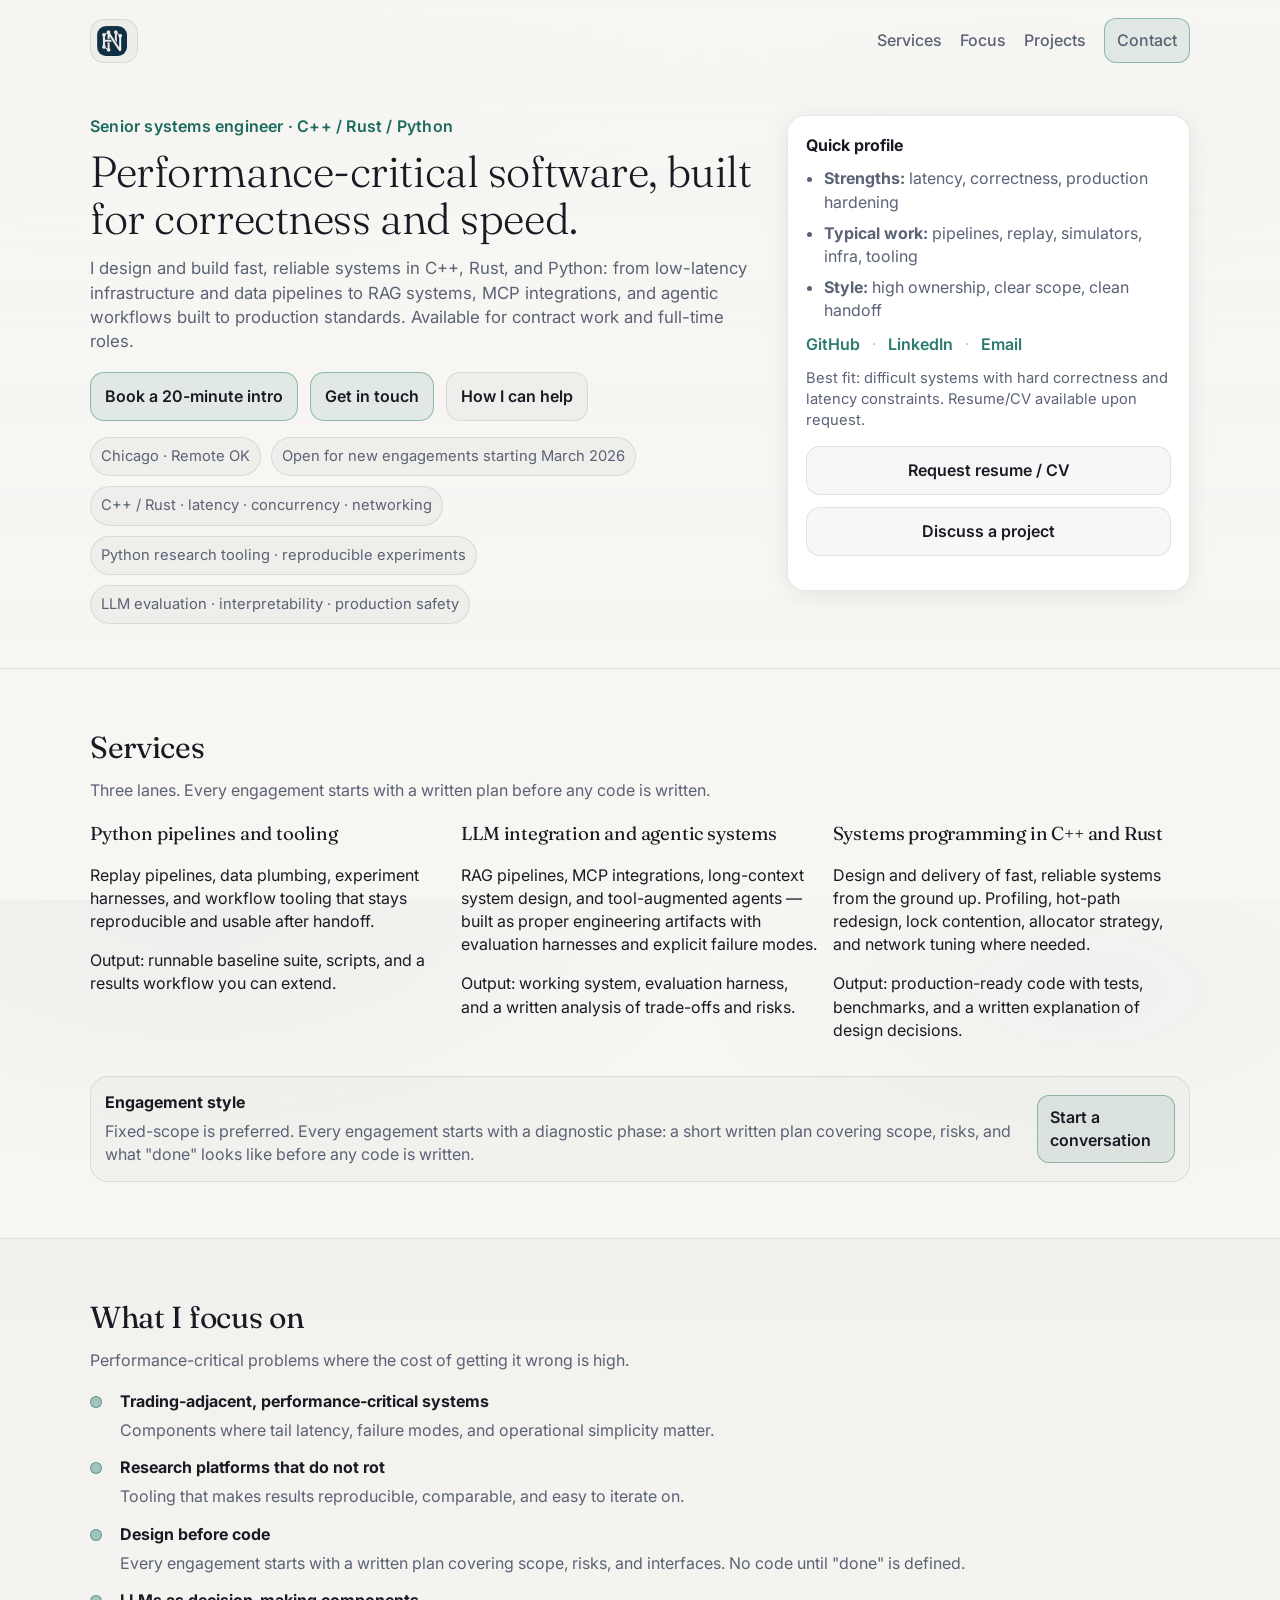
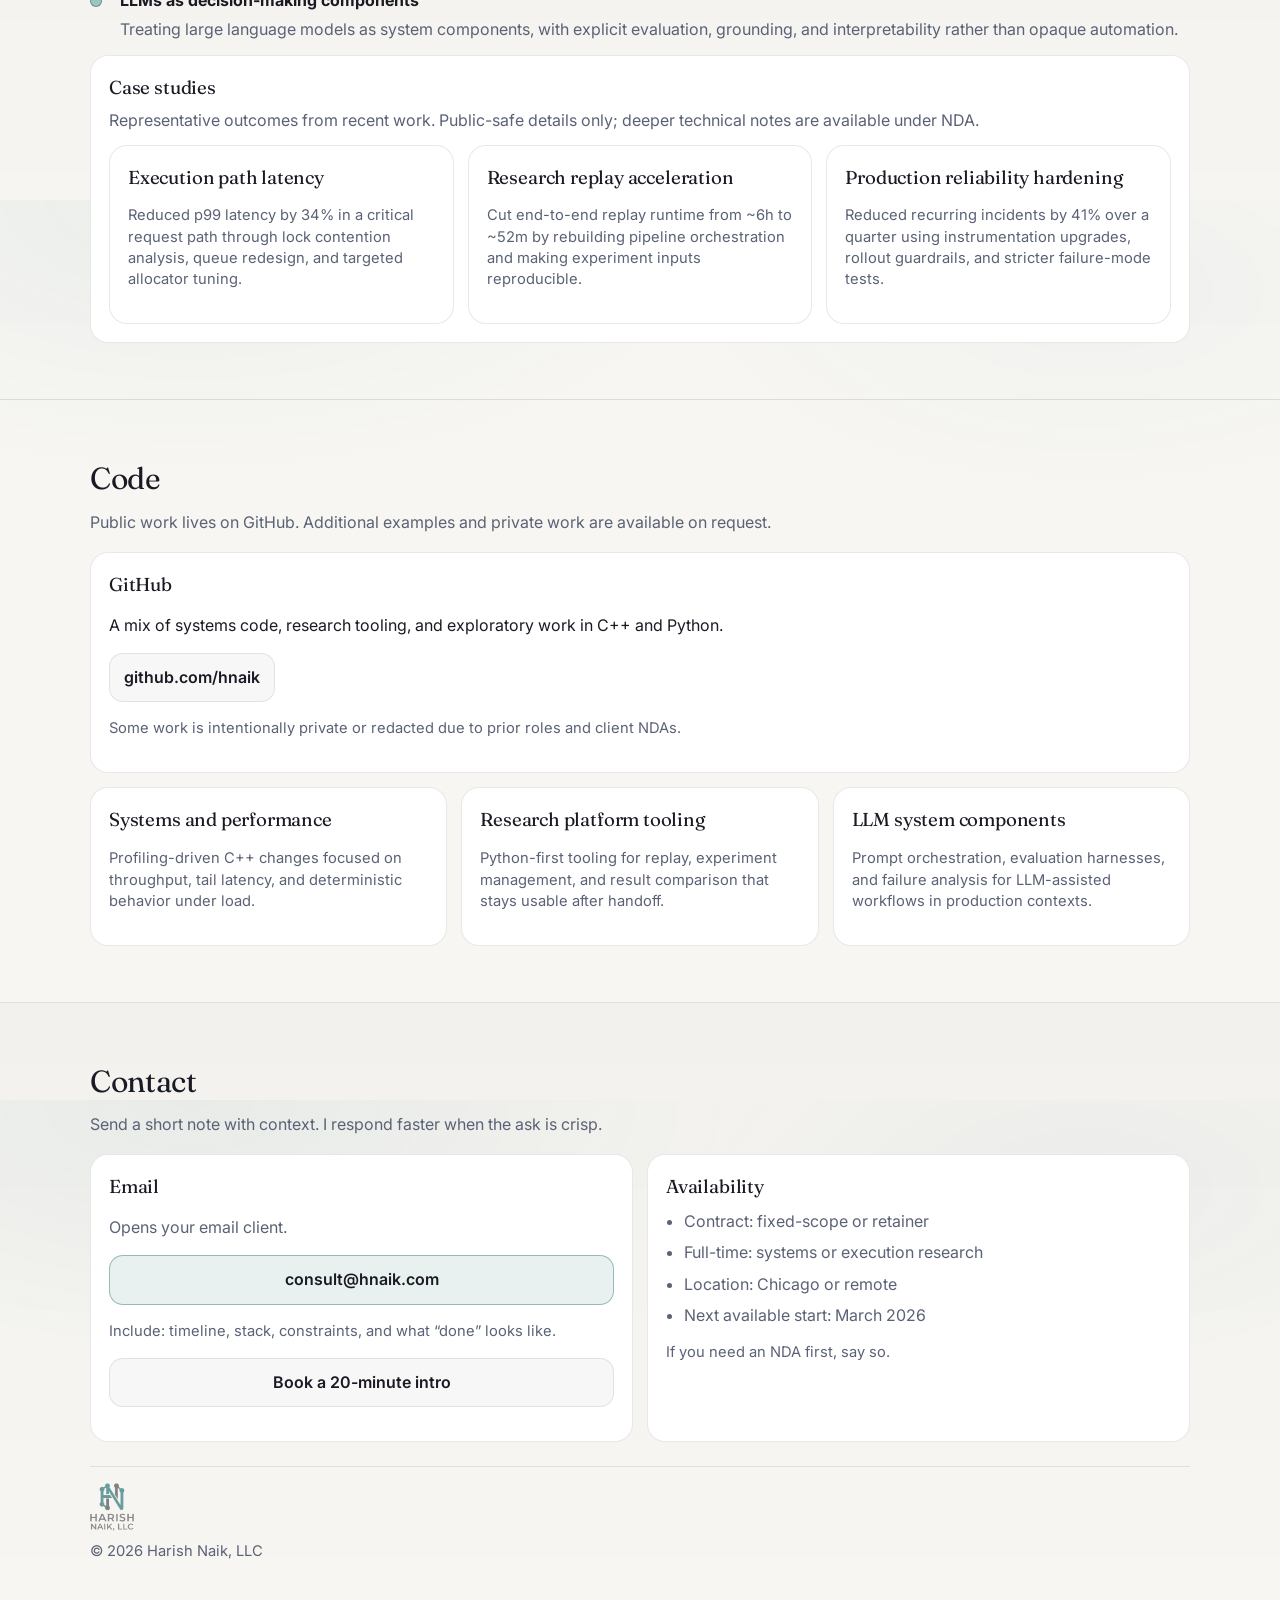
==== commit 7994a630: "Changed font" ====
--- a/index.html
+++ b/index.html
@@ -31,7 +31,9 @@
 
     <link rel="preconnect" href="https://fonts.googleapis.com">
     <link rel="preconnect" href="https://fonts.gstatic.com" crossorigin>
-    <link href="https://fonts.googleapis.com/css2?family=DM+Sans:wght@400;500;600;700&family=Fraunces:opsz,wght@9..144,300;9..144,400;9..144,600&display=swap" rel="stylesheet">
+    <link
+        href="https://fonts.googleapis.com/css2?family=Inter:wght@400;500;600;700&family=Fraunces:opsz,wght@9..144,300;9..144,400;9..144,600&display=swap"
+        rel="stylesheet">
 
     <link rel="stylesheet" href="/assets/styles.css" />
 
@@ -157,7 +159,8 @@
                         <h3>LLM integration and agentic systems</h3>
                         <p>
                             RAG pipelines, MCP integrations, long-context system design, and tool-augmented agents
-                            — built as proper engineering artifacts with evaluation harnesses and explicit failure modes.
+                            — built as proper engineering artifacts with evaluation harnesses and explicit failure
+                            modes.
                         </p>
                         <p class=”small”>
                             Output: working system, evaluation harness, and a written analysis of trade-offs and risks.
--- a/assets/styles.css
+++ b/assets/styles.css
@@ -58,7 +58,7 @@
 
 body {
     margin: 0;
-    font-family: 'DM Sans', system-ui, -apple-system, Segoe UI, Roboto, Arial, sans-serif;
+    font-family: Inter, system-ui, -apple-system, Segoe UI, Roboto, Arial, sans-serif;
     background: radial-gradient(1000px 500px at 15% 0%, rgba(42, 122, 110, .05), transparent 55%),
         radial-gradient(800px 400px at 85% 10%, rgba(29, 96, 112, .03), transparent 50%),
         var(--bg);
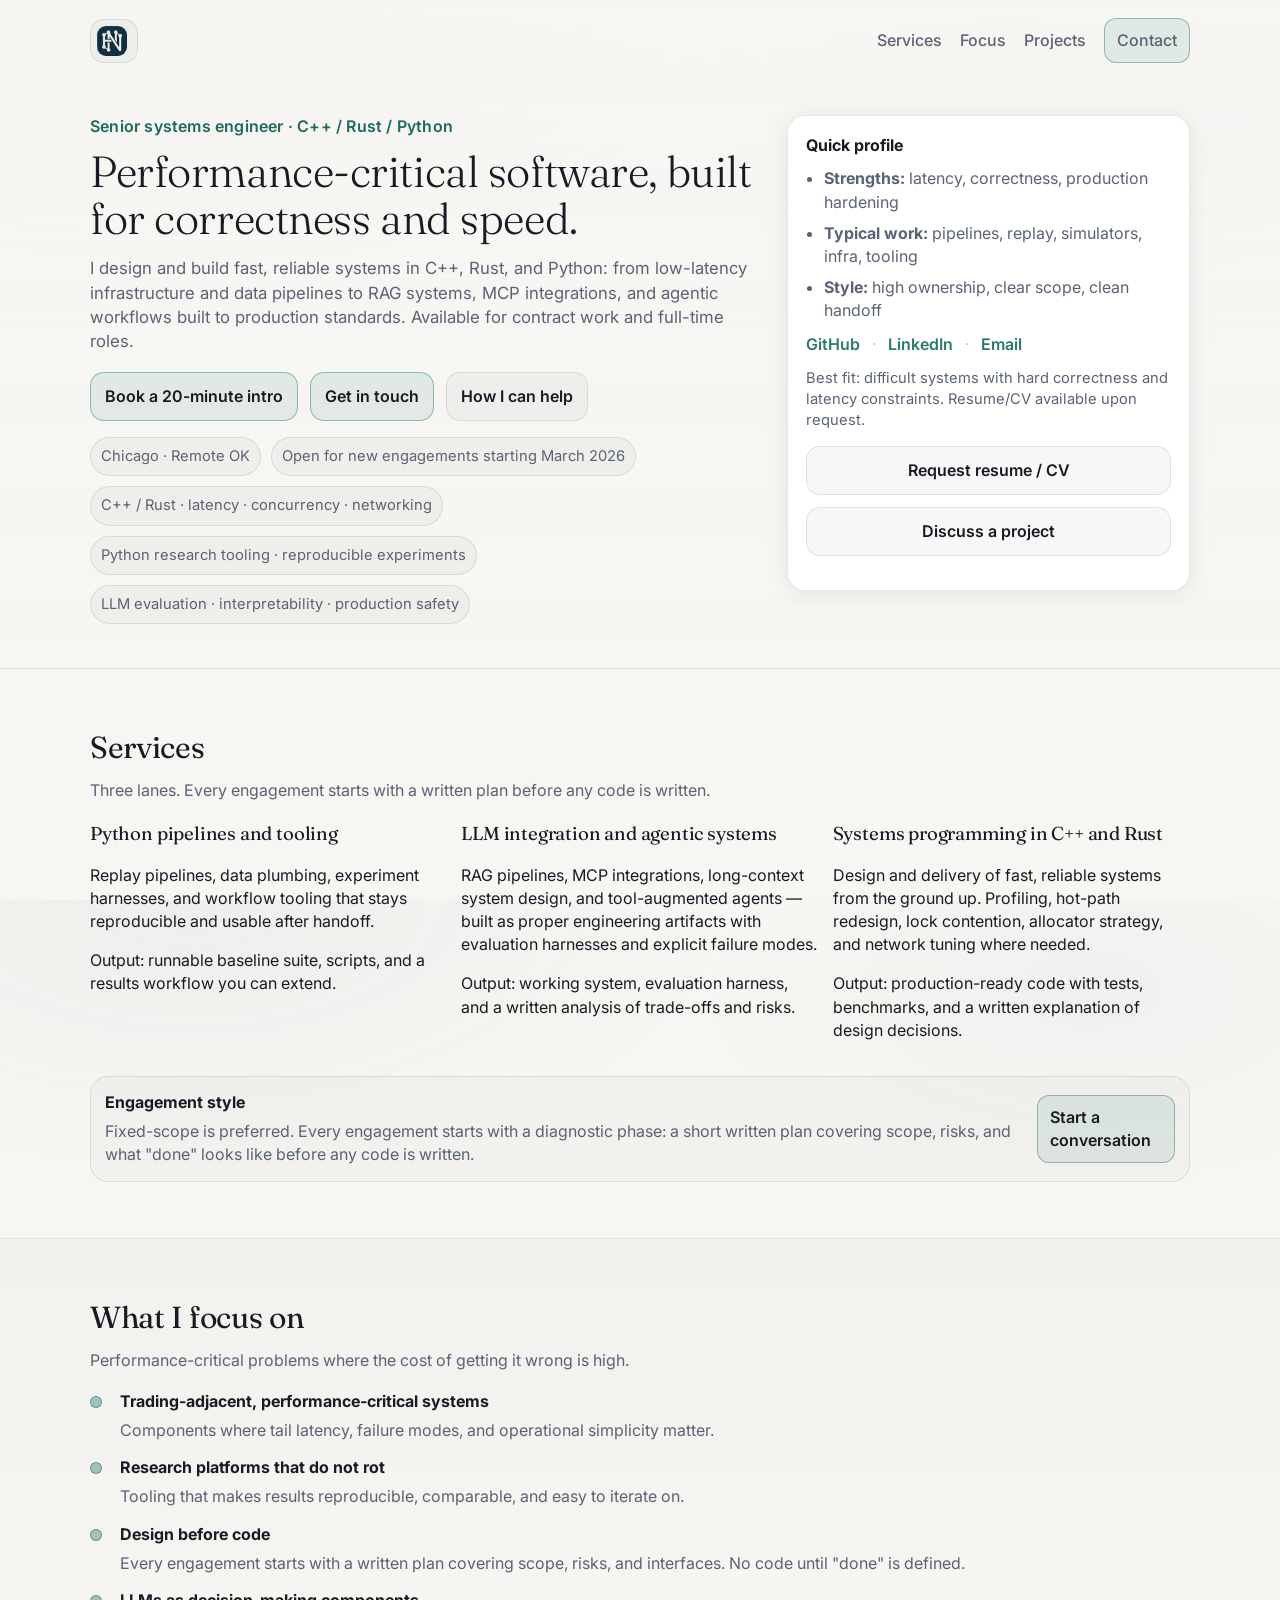
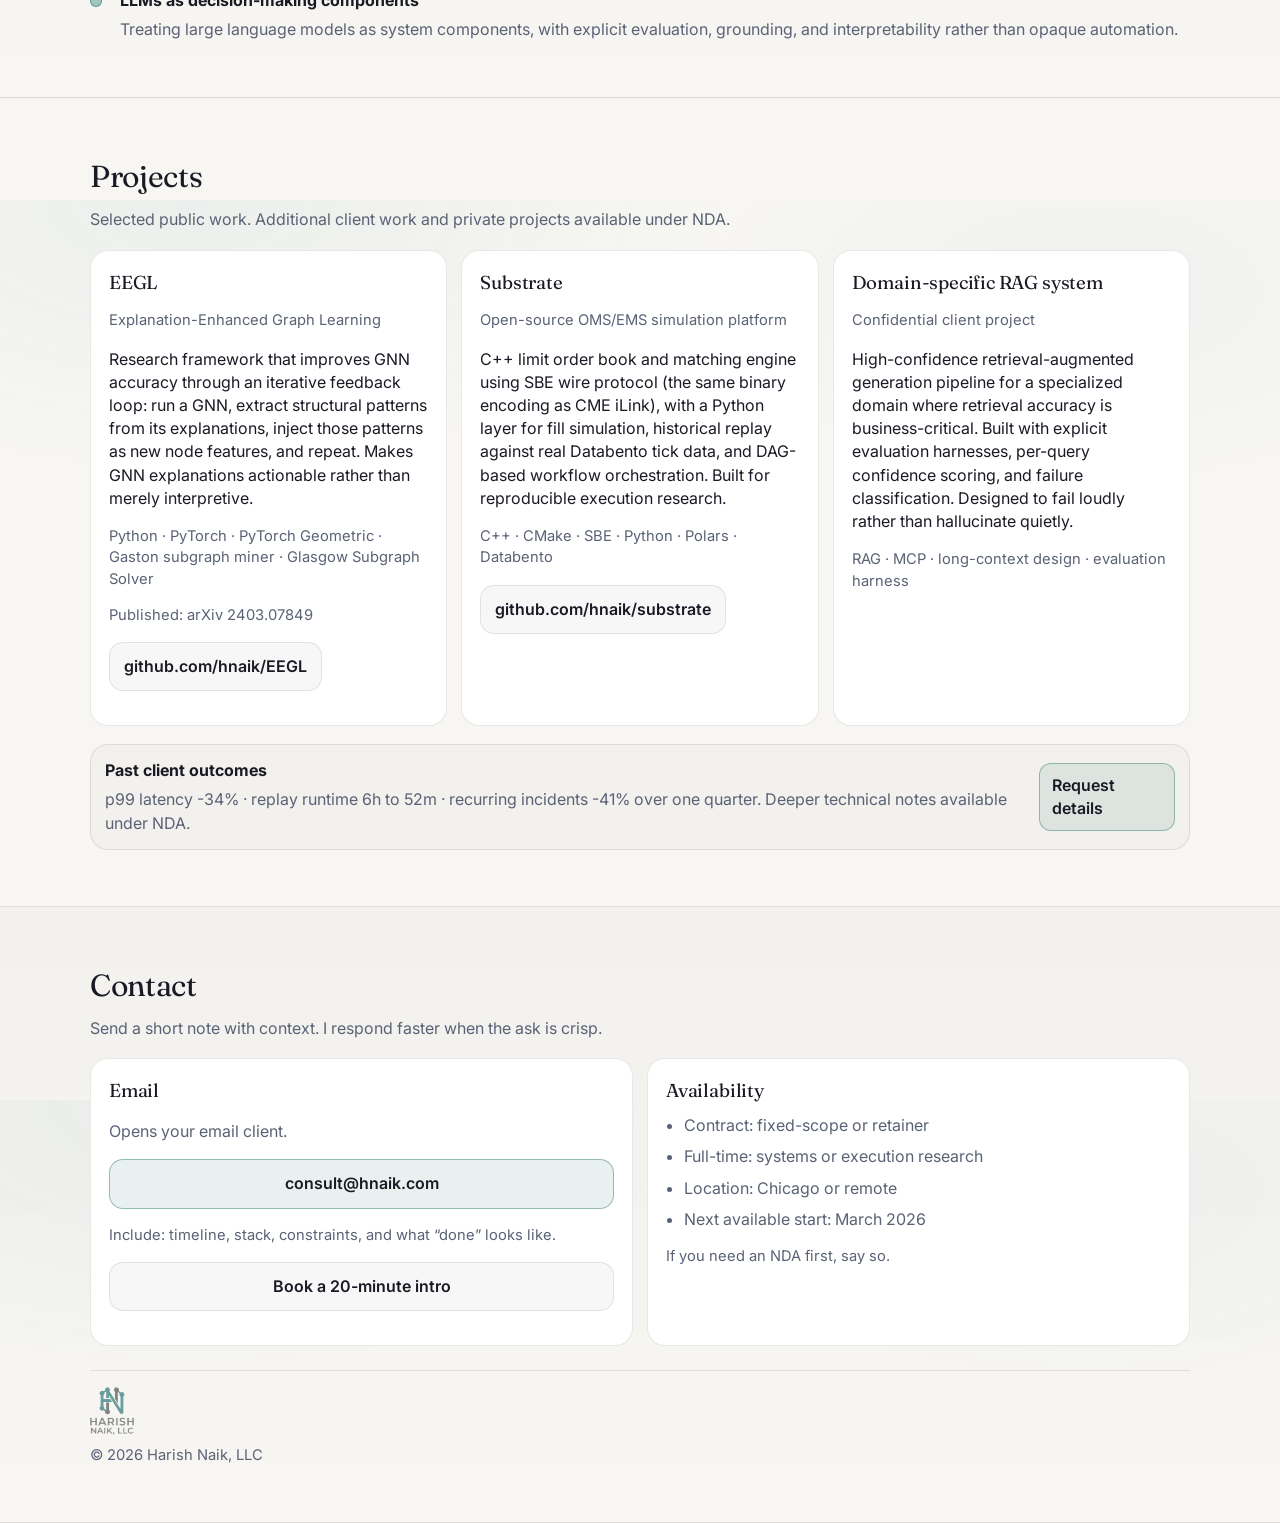
==== commit e5c17a35: "Fixed case studies" ====
--- a/index.html
+++ b/index.html
@@ -240,75 +240,67 @@
                 </div>
 
 
-                <div class="card" style="margin-top:14px;">
-                    <h3>Case studies</h3>
-                    <p class="muted" style="margin:0 0 12px;">Representative outcomes from recent work. Public-safe
-                        details only; deeper technical notes are available under NDA.</p>
-                    <div class="grid3">
-                        <div class="card">
-                            <h3>Execution path latency</h3>
-                            <p class="small muted">
-                                Reduced p99 latency by 34% in a critical request path through lock contention analysis,
-                                queue redesign, and targeted allocator tuning.
-                            </p>
-                        </div>
-                        <div class="card">
-                            <h3>Research replay acceleration</h3>
-                            <p class="small muted">
-                                Cut end-to-end replay runtime from ~6h to ~52m by rebuilding pipeline orchestration and
-                                making experiment inputs reproducible.
-                            </p>
-                        </div>
-                        <div class="card">
-                            <h3>Production reliability hardening</h3>
-                            <p class="small muted">
-                                Reduced recurring incidents by 41% over a quarter using instrumentation upgrades,
-                                rollout guardrails, and stricter failure-mode tests.
-                            </p>
-                        </div>
-                    </div>
-                </div>
             </div>
         </section>
 
         <section class="section" id="projects">
             <div class="container">
-                <h2>Code</h2>
+                <h2>Projects</h2>
                 <p class="lead">
-                    Public work lives on GitHub. Additional examples and private work are available on request.
+                    Selected public work. Additional client work and private projects available under NDA.
                 </p>
 
-                <div class="card">
-                    <h3>GitHub</h3>
-                    <p>
-                        A mix of systems code, research tooling, and exploratory work in C++ and Python.
-                    </p>
-                    <p>
-                        <a class="btn btn-ghost" href="https://github.com/hnaik" target="_blank" rel="noreferrer">
-                            github.com/hnaik
-                        </a>
-                    </p>
-                    <p class="small muted">
-                        Some work is intentionally private or redacted due to prior roles and client NDAs.
-                    </p>
-                </div>
-
-                <div class="grid3" style="margin-top:14px;">
-                    <div class="card">
-                        <h3>Systems and performance</h3>
-                        <p class="small muted">Profiling-driven C++ changes focused on throughput, tail latency, and
-                            deterministic behavior under load.</p>
-                    </div>
-                    <div class="card">
-                        <h3>Research platform tooling</h3>
-                        <p class="small muted">Python-first tooling for replay, experiment management, and result
-                            comparison that stays usable after handoff.</p>
-                    </div>
-                    <div class="card">
-                        <h3>LLM system components</h3>
-                        <p class="small muted">Prompt orchestration, evaluation harnesses, and failure analysis for
-                            LLM-assisted workflows in production contexts.</p>
-                    </div>
+                <div class="grid3">
+                    <div class="card">
+                        <h3>EEGL</h3>
+                        <p class="small muted">Explanation-Enhanced Graph Learning</p>
+                        <p>Research framework that improves GNN accuracy through an iterative feedback loop:
+                            run a GNN, extract structural patterns from its explanations, inject those patterns
+                            as new node features, and repeat. Makes GNN explanations actionable rather than
+                            merely interpretive.</p>
+                        <p class="small muted">Python · PyTorch · PyTorch Geometric · Gaston subgraph miner ·
+                            Glasgow Subgraph Solver</p>
+                        <p class="small muted">Published: arXiv 2403.07849</p>
+                        <p>
+                            <a class="btn btn-ghost" href="https://github.com/hnaik/EEGL" target="_blank"
+                                rel="noreferrer">github.com/hnaik/EEGL</a>
+                        </p>
+                    </div>
+
+                    <div class="card">
+                        <h3>Substrate</h3>
+                        <p class="small muted">Open-source OMS/EMS simulation platform</p>
+                        <p>C++ limit order book and matching engine using SBE wire protocol (the same binary
+                            encoding as CME iLink), with a Python layer for fill simulation, historical replay
+                            against real Databento tick data, and DAG-based workflow orchestration. Built for
+                            reproducible execution research.</p>
+                        <p class="small muted">C++ · CMake · SBE · Python · Polars · Databento</p>
+                        <p>
+                            <a class="btn btn-ghost" href="https://github.com/hnaik/substrate" target="_blank"
+                                rel="noreferrer">github.com/hnaik/substrate</a>
+                        </p>
+                    </div>
+
+                    <div class="card">
+                        <h3>Domain-specific RAG system</h3>
+                        <p class="small muted">Confidential client project</p>
+                        <p>High-confidence retrieval-augmented generation pipeline for a specialized domain
+                            where retrieval accuracy is business-critical. Built with explicit evaluation
+                            harnesses, per-query confidence scoring, and failure classification. Designed to
+                            fail loudly rather than hallucinate quietly.</p>
+                        <p class="small muted">RAG · MCP · long-context design · evaluation harness</p>
+                    </div>
+                </div>
+
+                <div class="callout" style="margin-top:18px;">
+                    <div>
+                        <div class="callout-title">Past client outcomes</div>
+                        <div class="callout-body">
+                            p99 latency -34% · replay runtime 6h to 52m · recurring incidents -41% over one quarter.
+                            Deeper technical notes available under NDA.
+                        </div>
+                    </div>
+                    <a class="btn btn-small" href="#contact">Request details</a>
                 </div>
 
             </div>
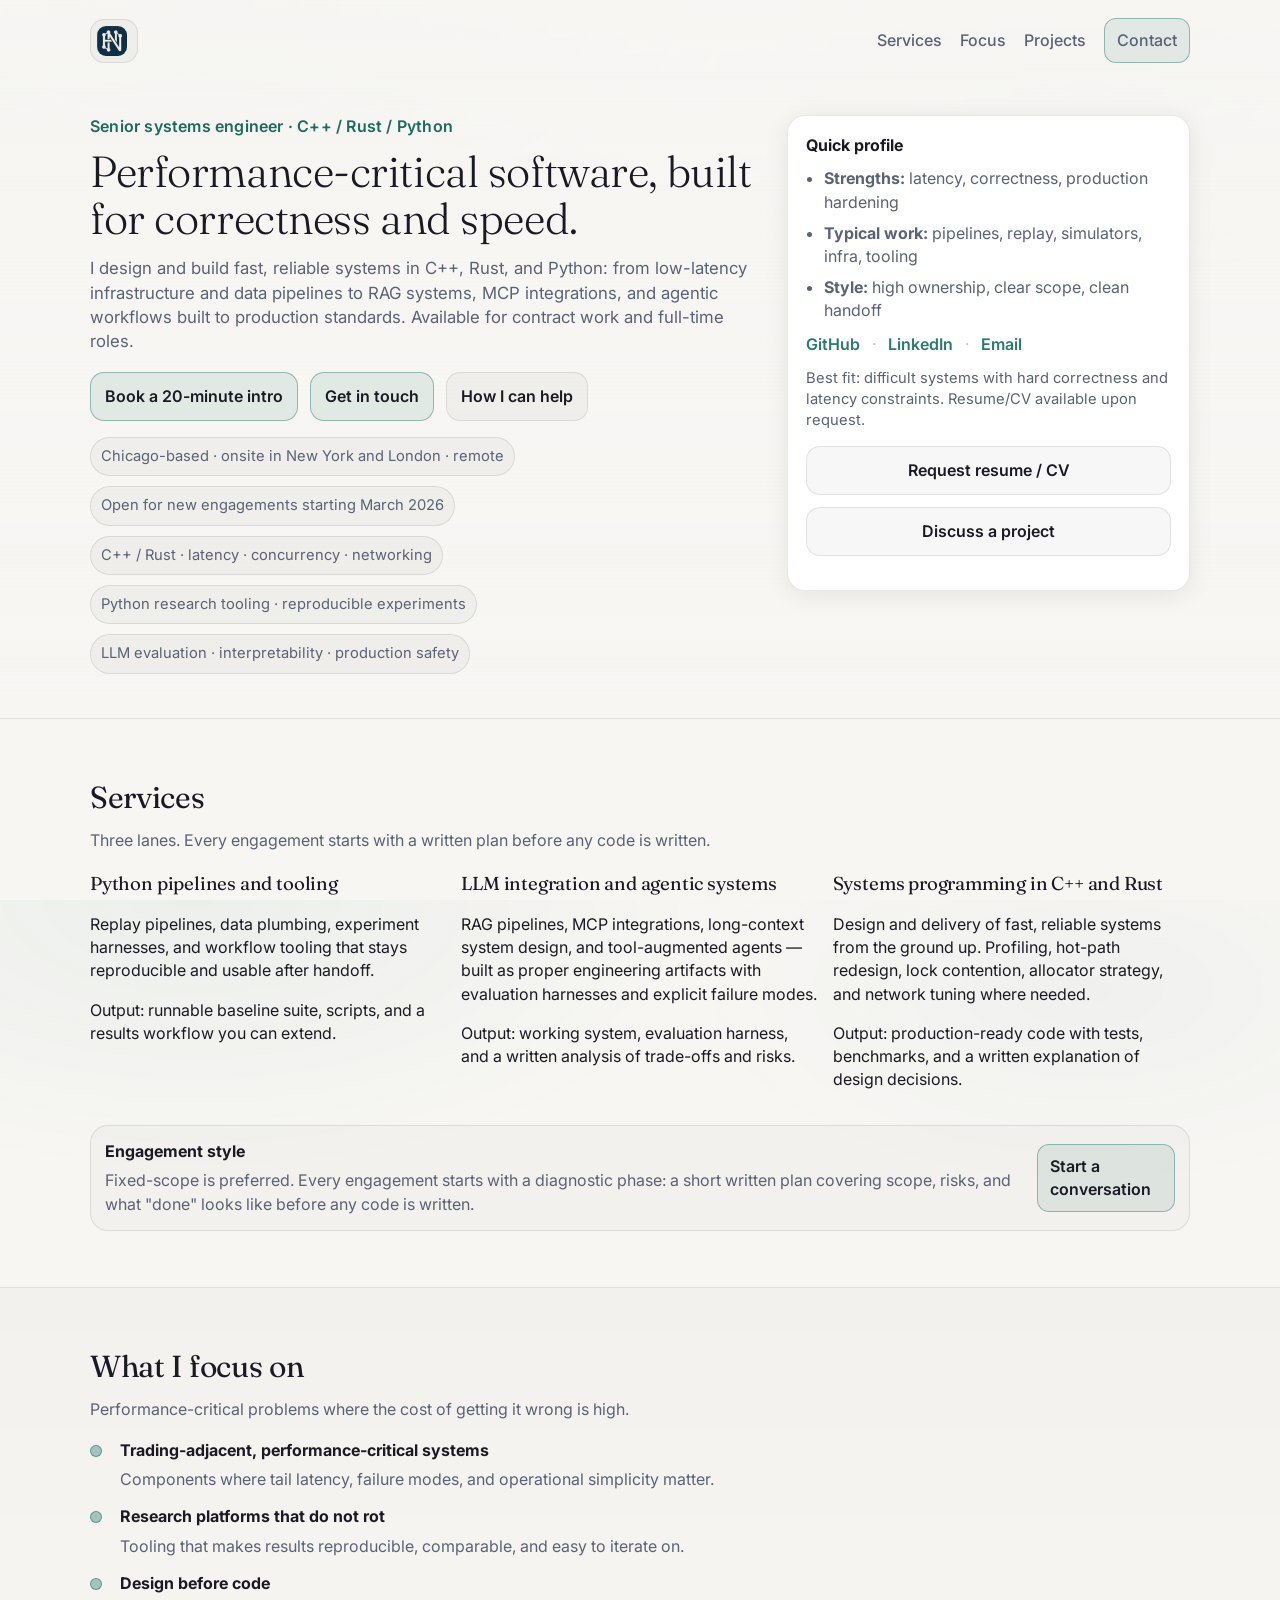
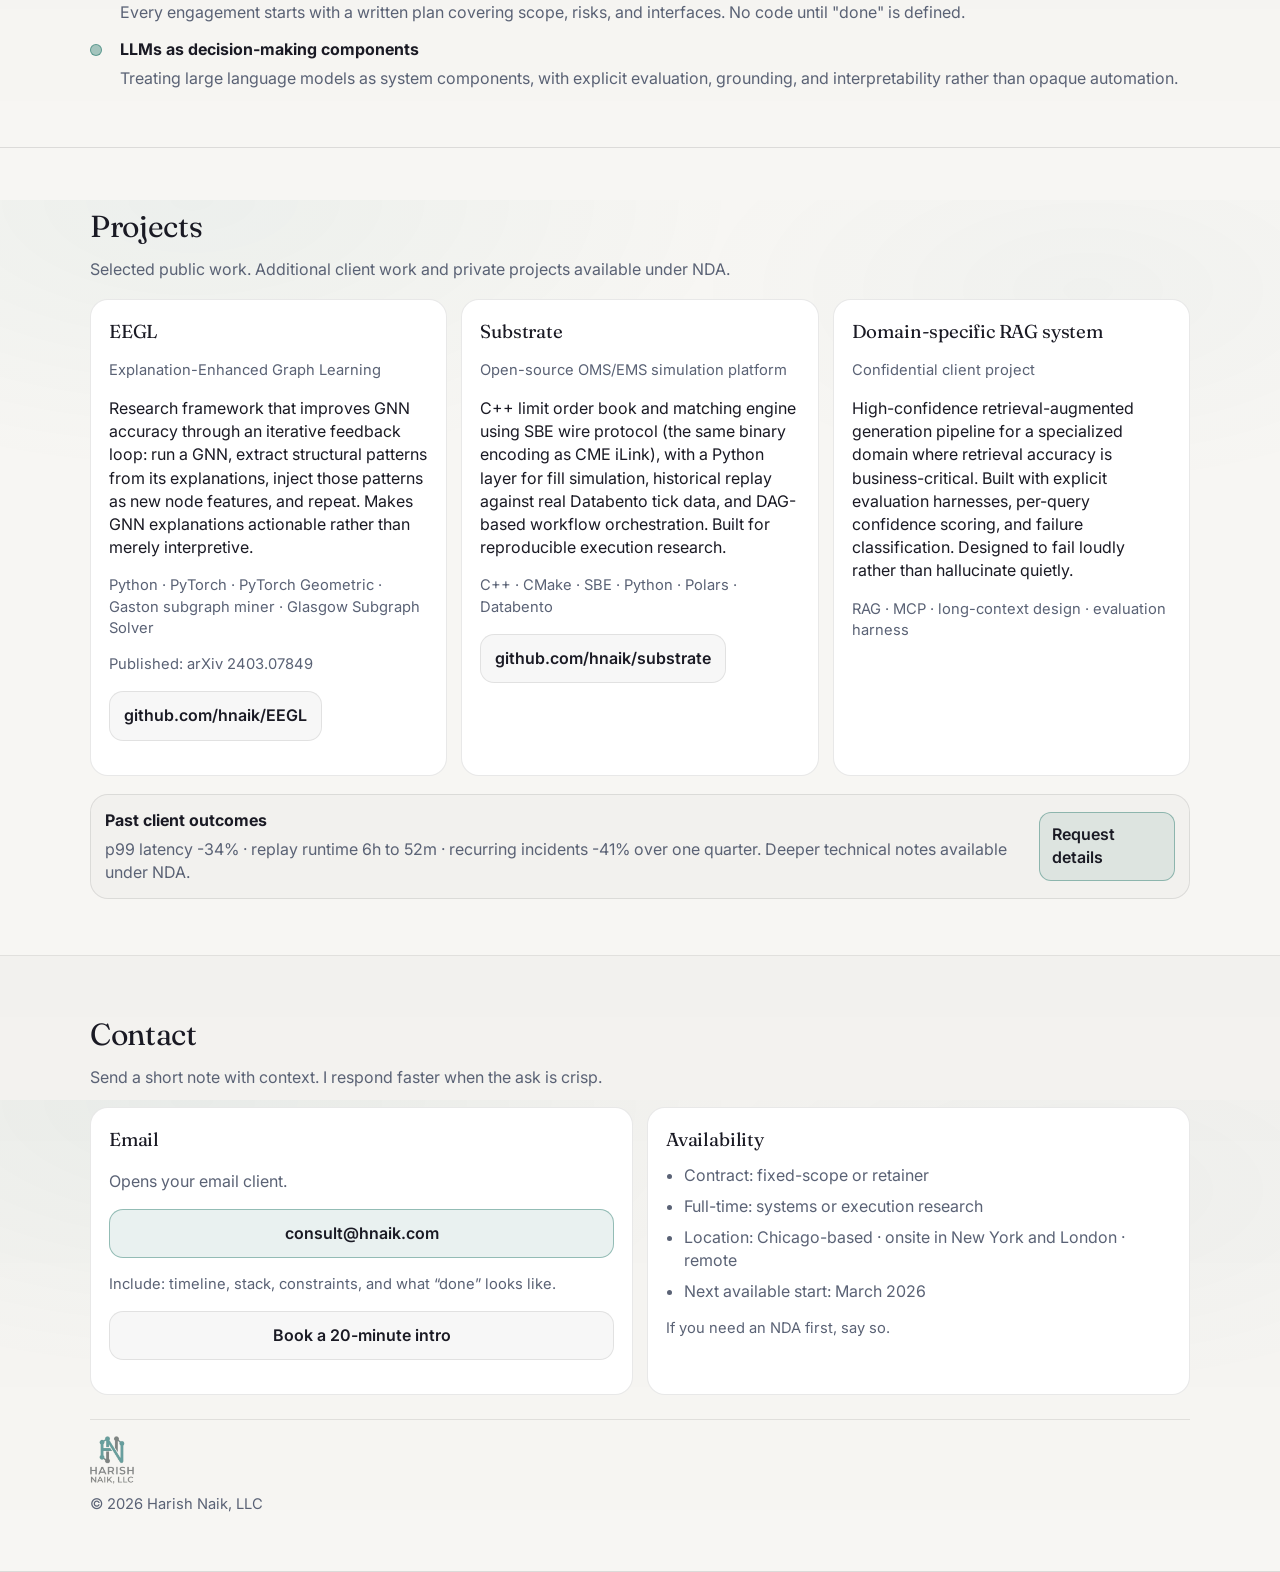
==== commit 722576f5: "Fixed Location" ====
--- a/index.html
+++ b/index.html
@@ -102,7 +102,7 @@
                 </div>
 
                 <div class="meta">
-                    <div class="pill">Chicago · Remote OK</div>
+                    <div class="pill">Chicago-based · onsite in New York and London · remote</div>
                     <div class="pill">Open for new engagements starting March 2026</div>
                     <div class="pill">C++ / Rust · latency · concurrency · networking</div>
                     <div class="pill">Python research tooling · reproducible experiments</div>
@@ -334,7 +334,7 @@
                         <ul class="list">
                             <li>Contract: fixed-scope or retainer</li>
                             <li>Full-time: systems or execution research</li>
-                            <li>Location: Chicago or remote</li>
+                            <li>Location: Chicago-based · onsite in New York and London · remote</li>
                             <li>Next available start: March 2026</li>
                         </ul>
                         <p class="small muted">If you need an NDA first, say so.</p>
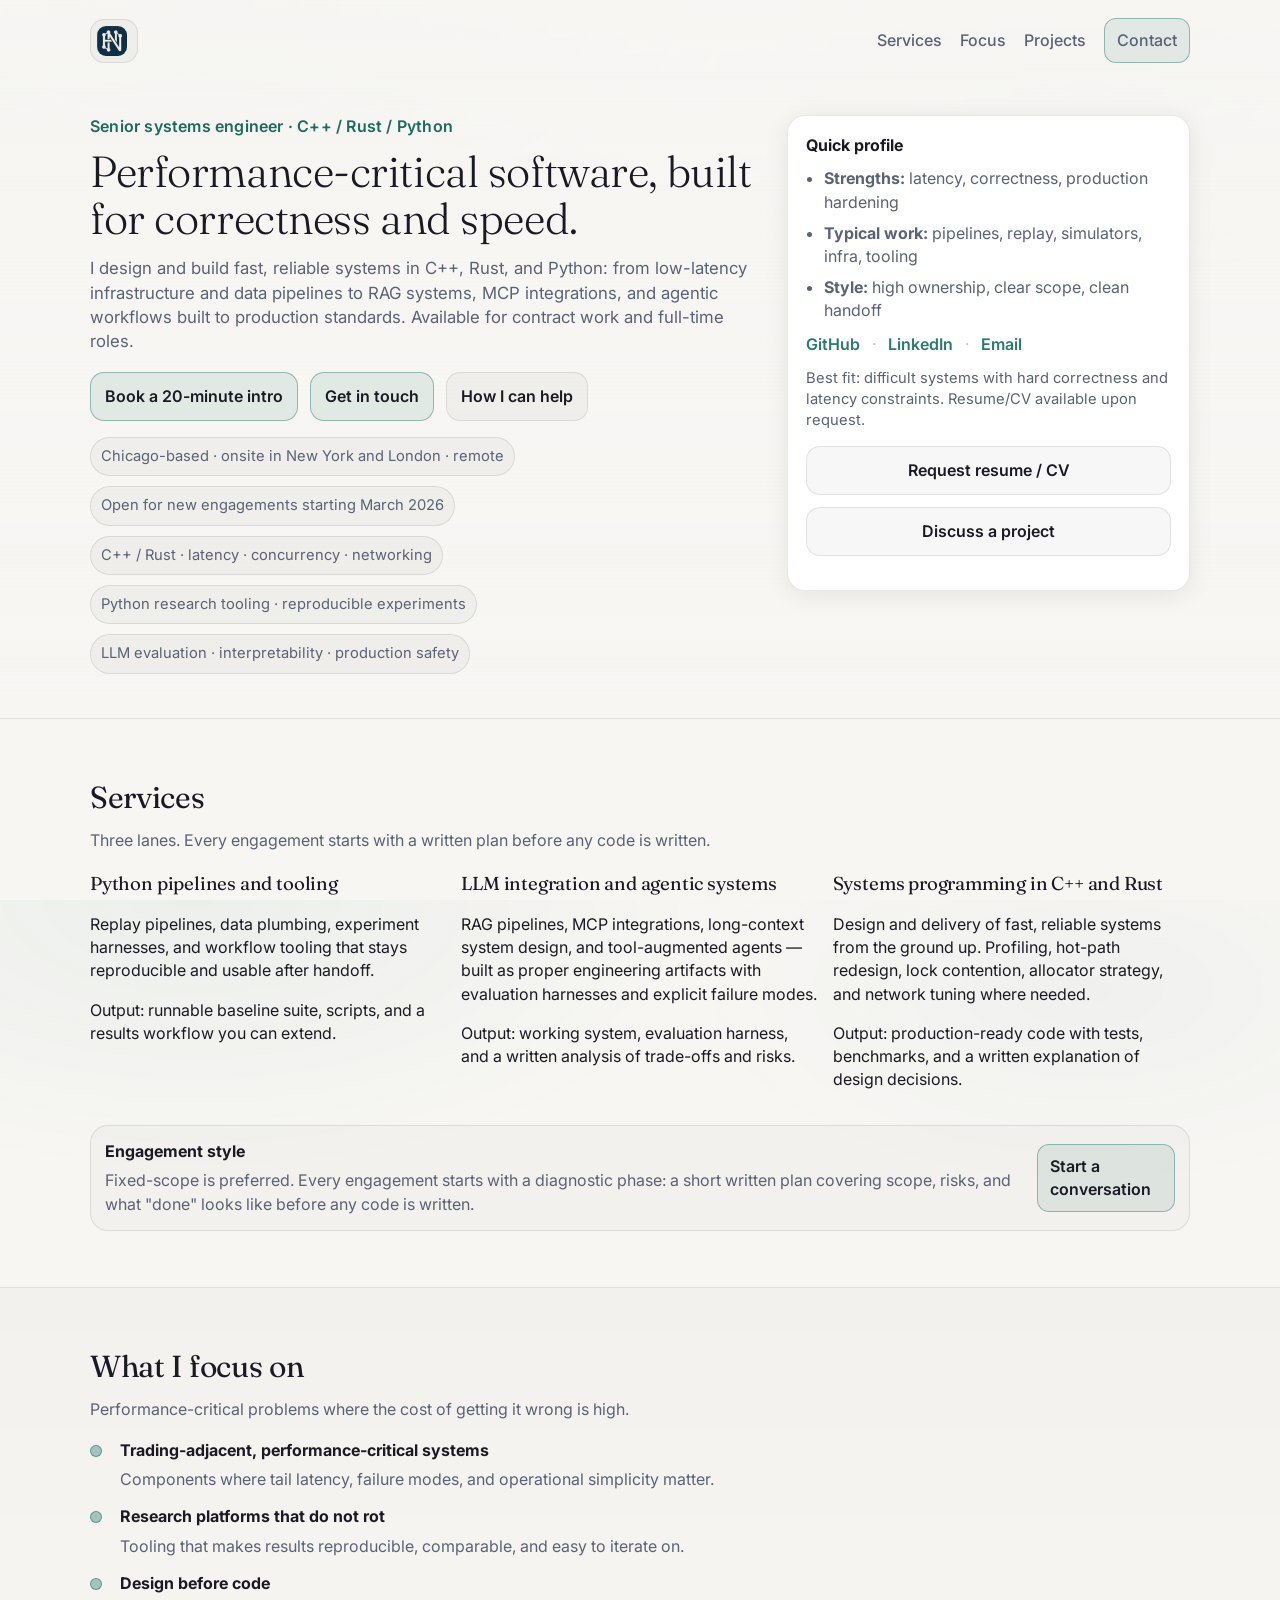
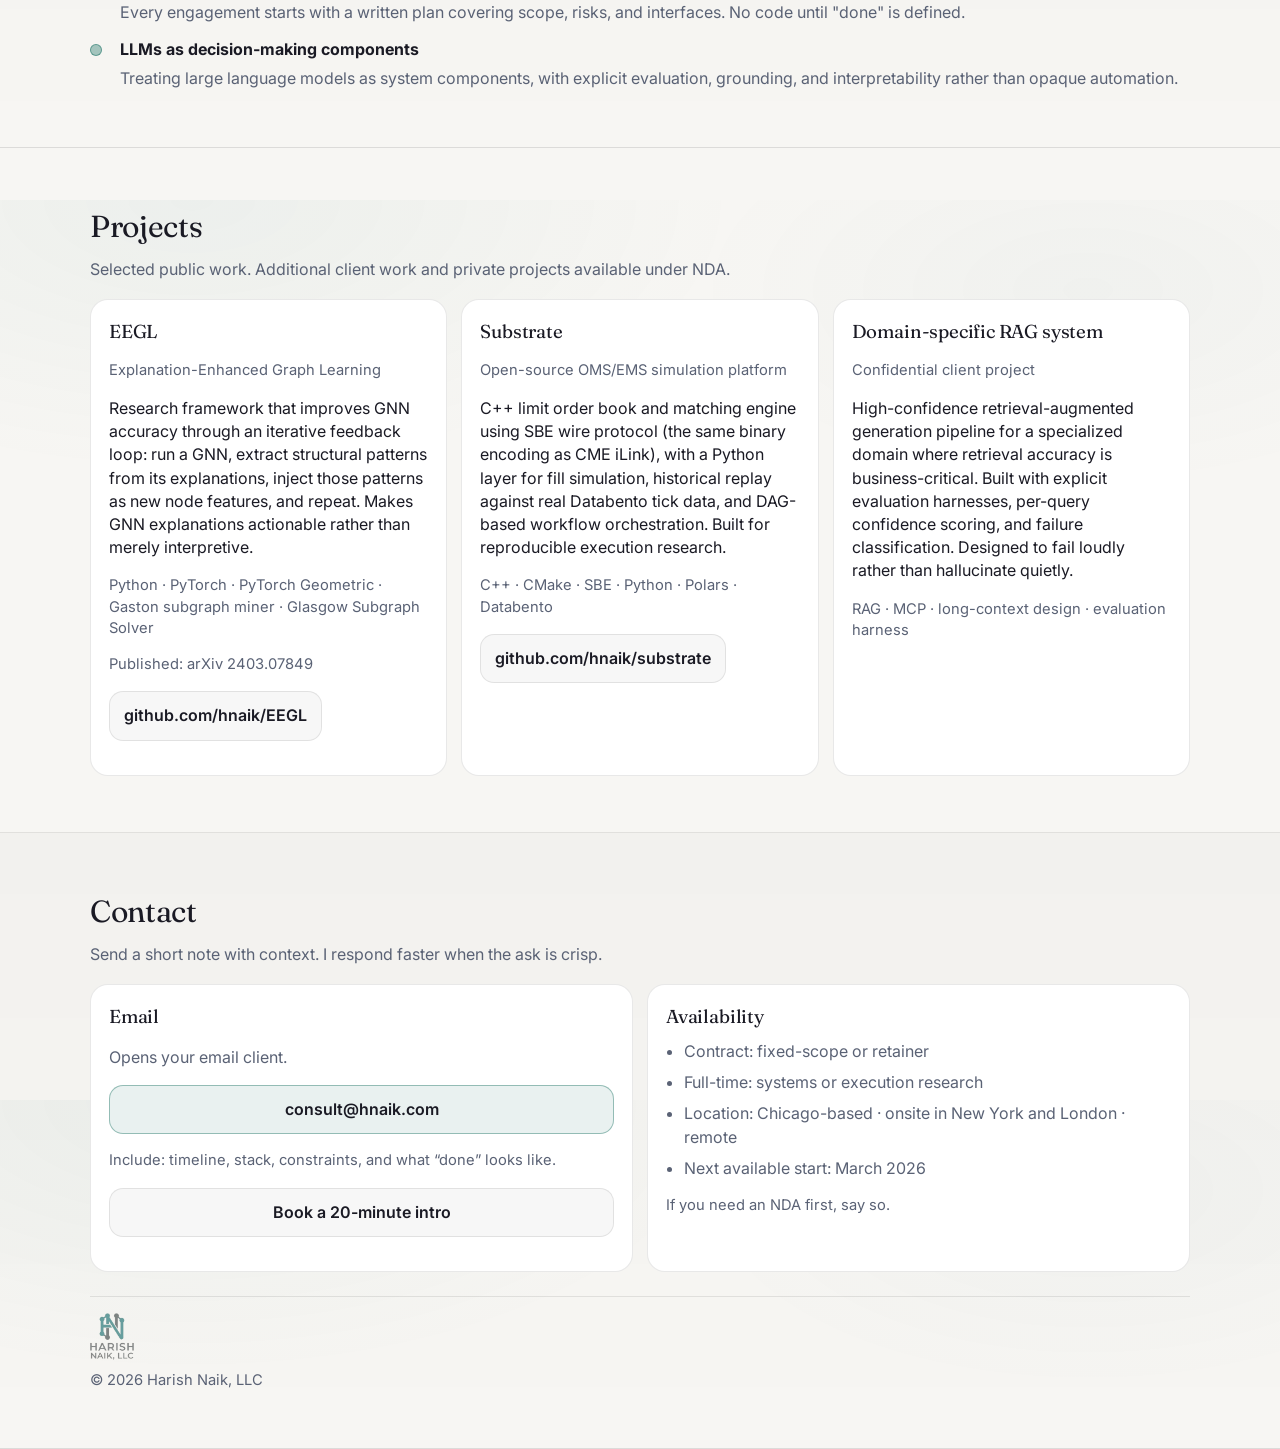
==== commit 6322d127: "Removed past outcomes section" ====
--- a/index.html
+++ b/index.html
@@ -292,16 +292,6 @@
                     </div>
                 </div>
 
-                <div class="callout" style="margin-top:18px;">
-                    <div>
-                        <div class="callout-title">Past client outcomes</div>
-                        <div class="callout-body">
-                            p99 latency -34% · replay runtime 6h to 52m · recurring incidents -41% over one quarter.
-                            Deeper technical notes available under NDA.
-                        </div>
-                    </div>
-                    <a class="btn btn-small" href="#contact">Request details</a>
-                </div>
 
             </div>
         </section>
